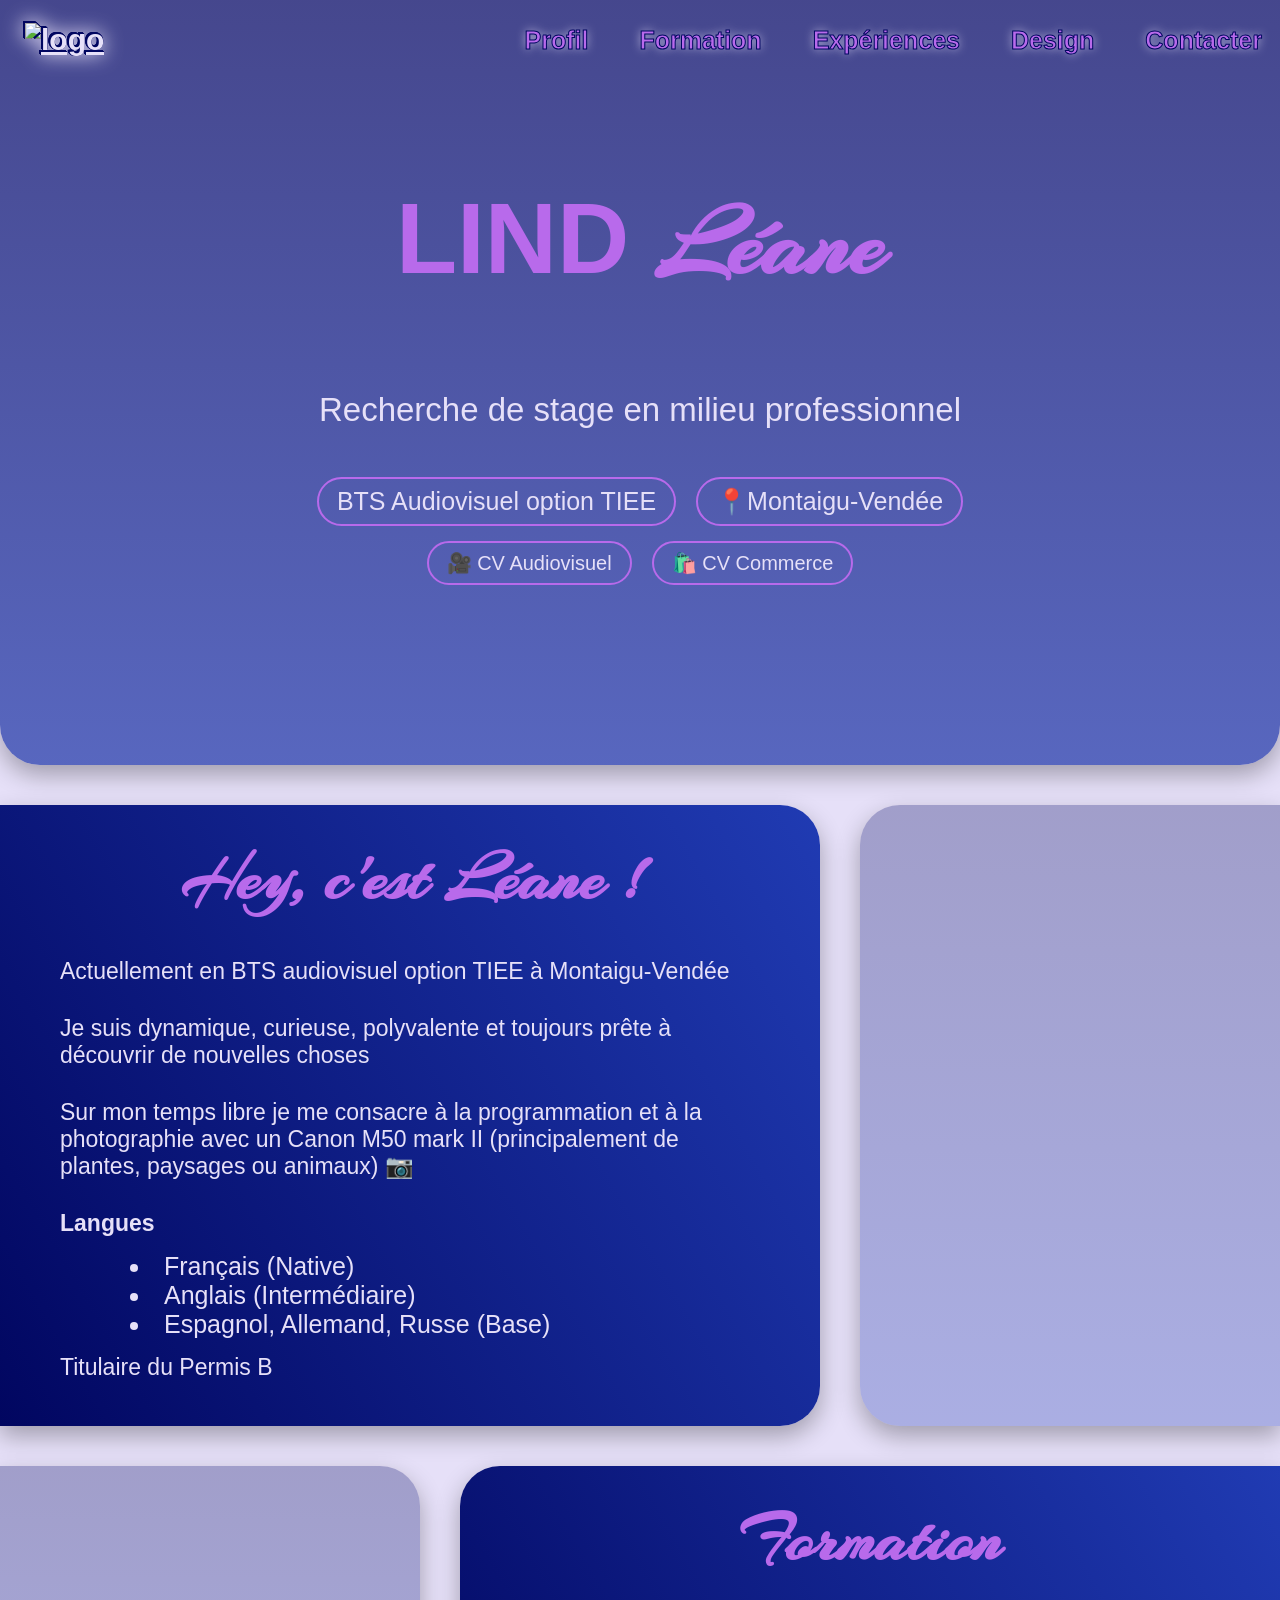
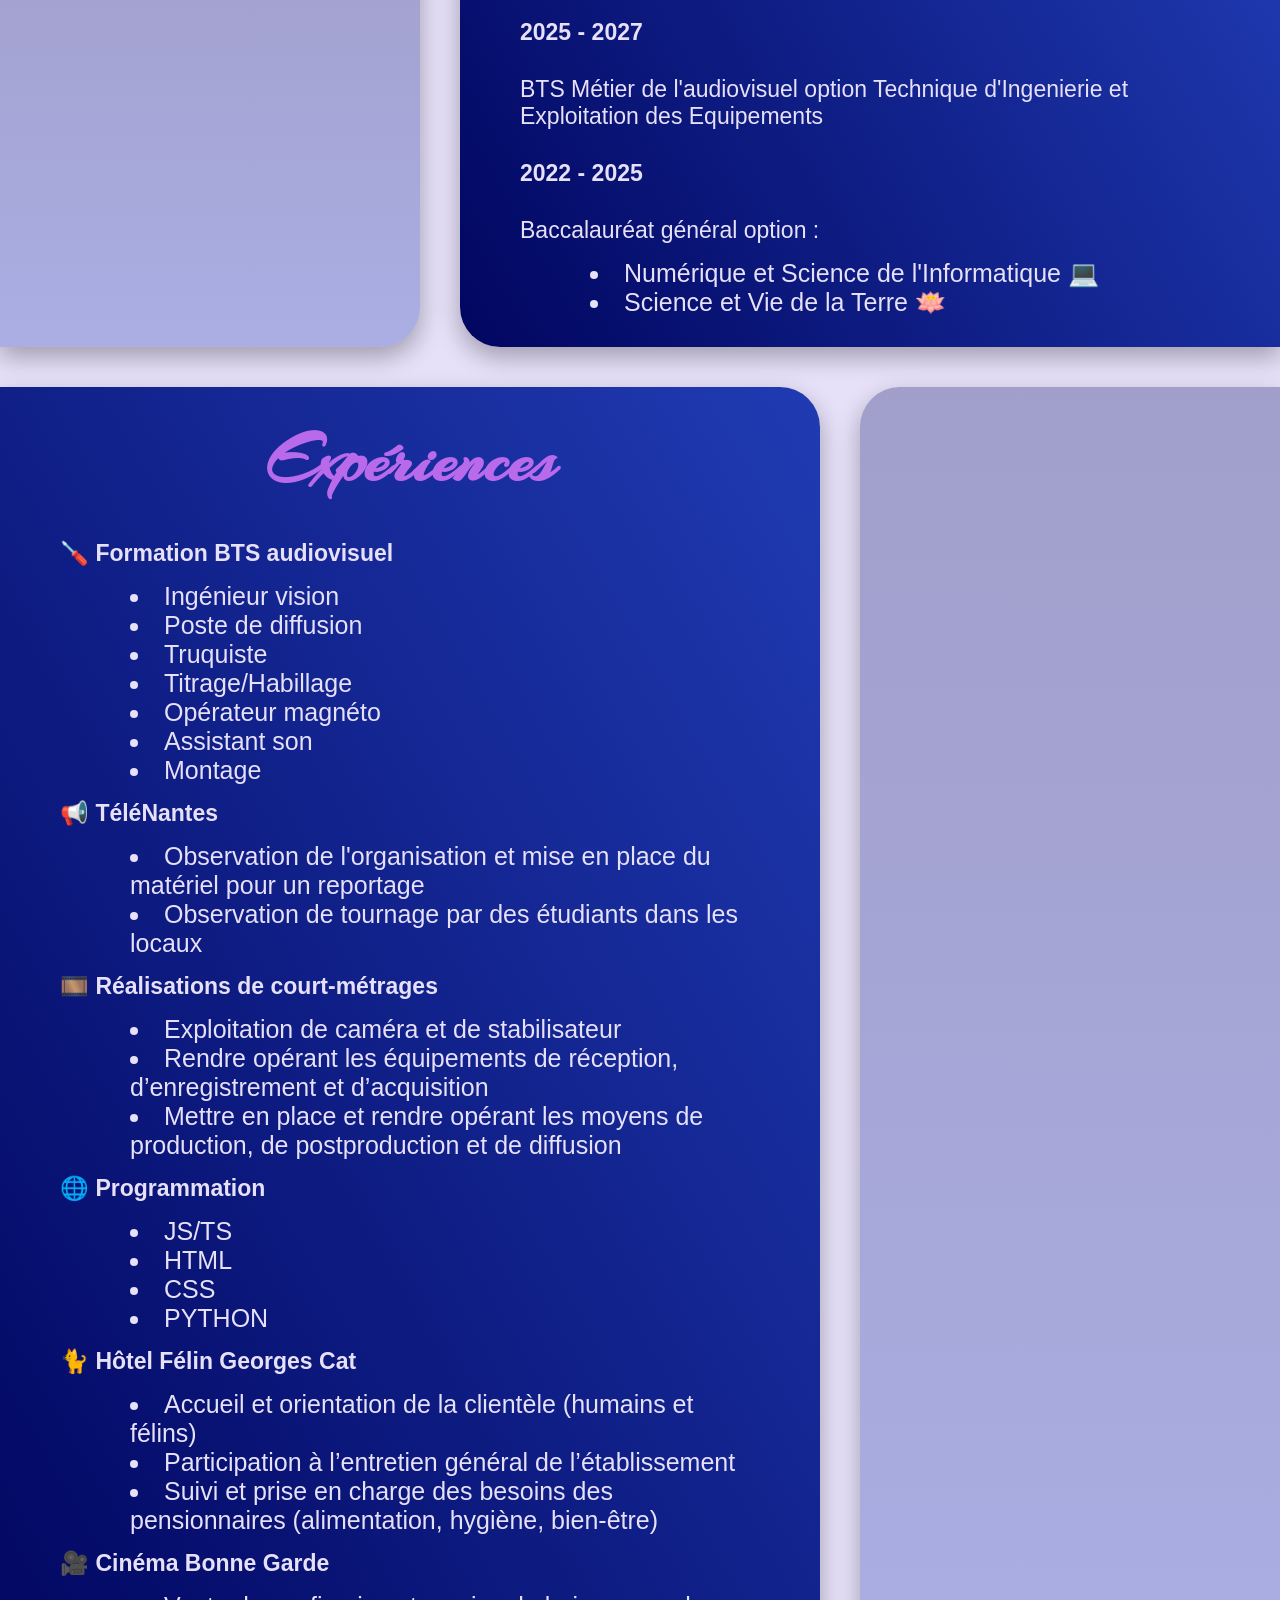
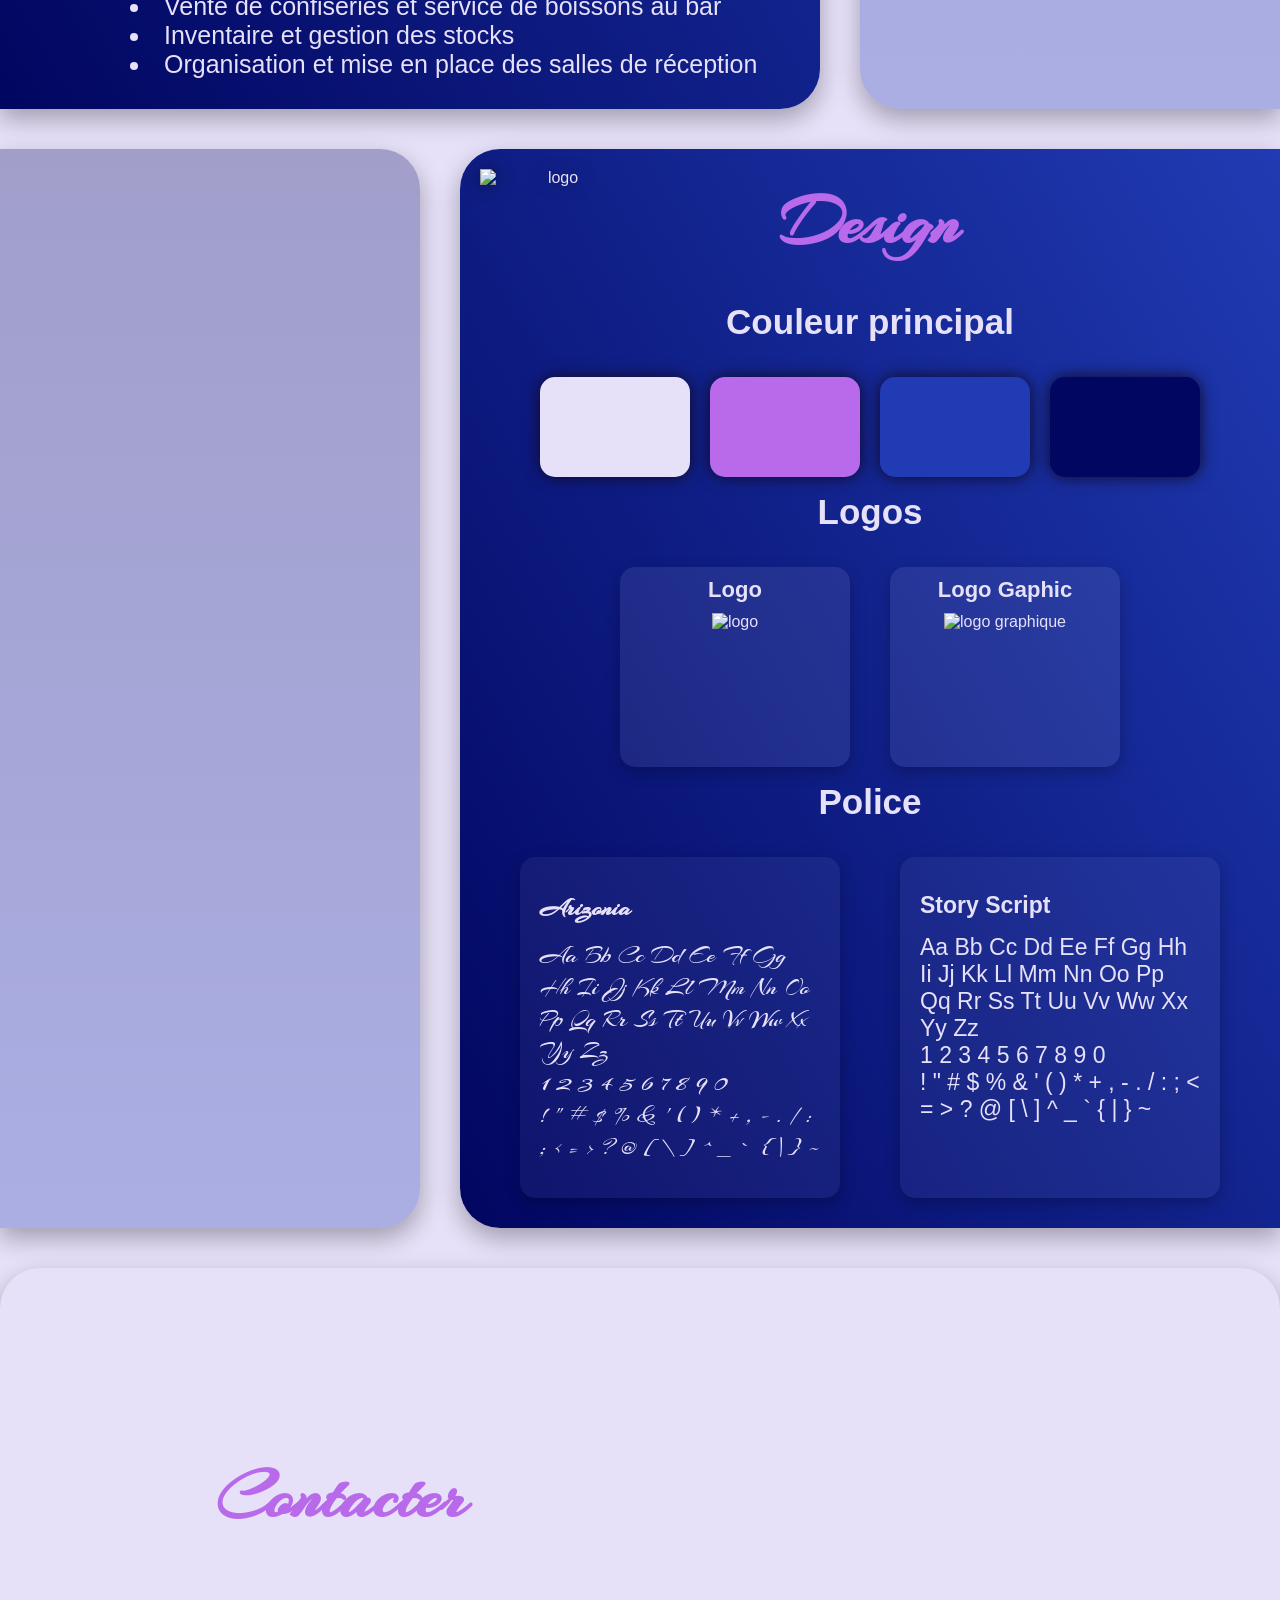
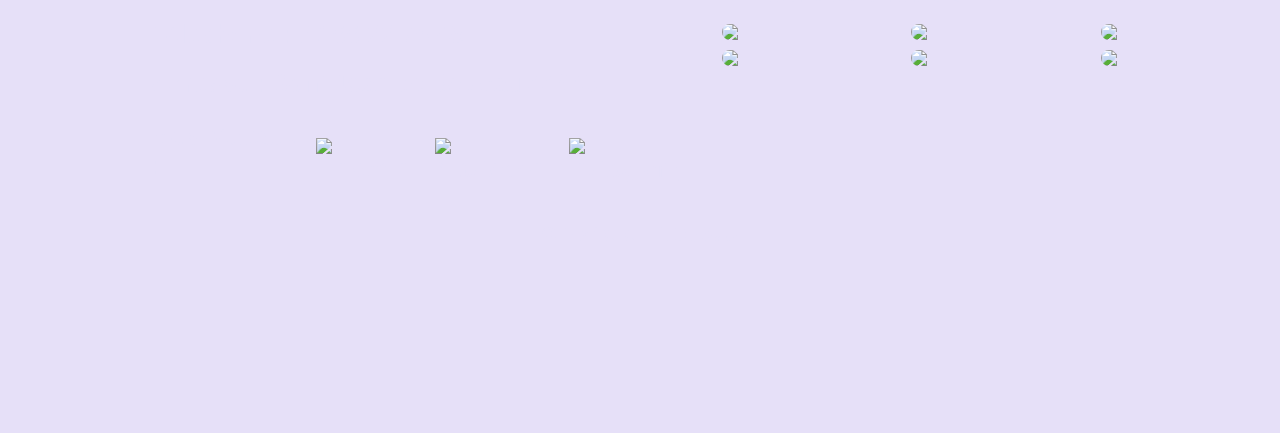
==== index.html @ 21b7f84f "Add main code" ====
<!DOCTYPE html>
<html lang="fr">
<head>
    <title>Portfolio - LIND Léane</title>
    <meta charset="UTF-8">
    <meta name="viewport" content="width=device-width, initial-scale=1.0">
    <link rel="stylesheet" href="style.css"/>

    <link href="https://fonts.googleapis.com/css2?family=Arizonia&display=swap" rel="stylesheet">

    
</head>
<body>

    <div class="navbar">
    <div class="nav-left">
        <a href="#">
        <img src="./assets/logo/logo.png" alt="logo">
    </a>
    </div>
    <div class="nav-links">
        <a href="#profil">Profil</a>
        <a href="#formation">Formation</a>
        <a href="#experience">Expériences</a>
        <a href="#design">Design</a>
        <a href="#contact">Contacter</a>
    </div>
    </div>

    
    <section class="hero">
        <h1><span class="lind">LIND</span> <span class="leane">Léane</span></h1>
        <p class="stage">Recherche de stage en milieu professionnel</p>

        <div class="info-bulles">
            <a href="https://www.onisep.fr/ressources/univers-formation/formations/post-bac/bts-metiers-de-l-audiovisuel-option-techniques-d-ingenierie-et-exploitation-des-equipements#type-de-formation" class="bulle">
                BTS Audiovisuel option TIEE
            </a>

            <a href="https://vinci.paysdelaloire.e-lyco.fr/le-lycee-de-limage/" class="bulle">
                📍Montaigu-Vendée
            </a>
        </div>

        <div class="cv-bulles">
            <a href="./assets/cv/LIND_Leane_CV_audiovisuel.pdf" class="bulle cv-btn" download>
                🎥 CV Audiovisuel
            </a>

            <a href="./assets/cv/LIND_Leane_CV_commerce.pdf" class="bulle cv-btn" download>
                🛍️ CV Commerce
            </a>
        </div>
    </section>






    <section id="profil" class="split-section">
        <div class="bloc texte">
            <h2>Hey, c'est Léane !</h2>
            <p>Actuellement en BTS audiovisuel option TIEE à Montaigu-Vendée</p>
            <p>Je suis dynamique, curieuse, polyvalente et toujours prête à découvrir de nouvelles choses</p>
            <p>Sur mon temps libre je me consacre à la programmation et à la photographie avec un Canon M50 mark II (principalement de plantes, paysages ou animaux) 📷</p>
            
            <p><b>Langues</b></p>
            <li>Français (Native)</li>
            <li>Anglais (Intermédiaire)</li>
            <li>Espagnol, Allemand, Russe (Base)</li>

            <p>Titulaire du Permis B</p>
        </div>
        <div class="bloc image profil-img"></div>
    </section>




    <section id="formation" class="split-section inverse">
        <div class="bloc texte">
            <h2>Formation</h2>
            <p><b>2025 - 2027</b></p>
            <p>BTS Métier de l'audiovisuel option Technique d'Ingenierie et Exploitation des Equipements </p>
            
            <p><b>2022 - 2025</b></p>
            <p>Baccalauréat général option :</p>
            <li>Numérique et Science de l'Informatique 💻</li>
            <li>Science et Vie de la Terre 🪷</li>
        </div>
        <div class="bloc image formation-img"></div>
    </section>




    <section id="experience" class="split-section">
        <div class="bloc texte">
            <h2>Expériences</h2>

            <p><b>🪛 Formation BTS audiovisuel</b></p>
            <li>Ingénieur vision</li>
            <li>Poste de diffusion</li>
            <li>Truquiste</li>
            <li>Titrage/Habillage</li>
            <li>Opérateur magnéto</li>
            <li>Assistant son</li>
            <li>Montage</li>

            <p><b>📢 TéléNantes</b></p>
            <li>Observation de l'organisation et mise en place du matériel pour un reportage</li>
            <li>Observation de tournage par des étudiants dans les locaux </li>

            <p><b>🎞️ Réalisations de court-métrages</b></p>
            <li>Exploitation de caméra et de stabilisateur</li>
            <li>Rendre opérant les équipements de réception, d’enregistrement et d’acquisition</li>
            <li>Mettre en place et rendre opérant les moyens de production, de postproduction et de diffusion</li>

            <p><b>🌐 Programmation</b></p>
            <li>JS/TS</li>
            <li>HTML</li>
            <li>CSS</li>
            <li>PYTHON</li>

            <p><b>🐈 Hôtel Félin Georges Cat</b></p>
            <li>Accueil et orientation de la clientèle (humains et félins)</li>
            <li>Participation à l’entretien général de l’établissement</li>
            <li>Suivi et prise en charge des besoins des pensionnaires (alimentation, hygiène, bien-être)</li>

            <p><b>🎥 Cinéma Bonne Garde</b></p>
            <li>Vente de confiseries et service de boissons au bar</li>
            <li>Inventaire et gestion des stocks</li>
            <li>Organisation et  mise en place des salles de réception</li>

        </div>
        <div class="bloc image experience-img"></div>
    </section>




    <section id="design" class="split-section inverse">
        <div class="bloc texte">
        <img src="./assets/logo/lélé.png" class="dessin" alt="logo">
            <h2>Design</h2>

            <h3><b>Couleur principal</b></h3>
            <div class="design-galerie">
                <div class="design-item blanc"><span>#E6E0F8</span></div>
                <div class="design-item violet"><span>#B86AEB</span></div>
                <div class="design-item bleu"><span>#203BB3</span></div>
                <div class="design-item fonce"><span>#010660</span></div>
            </div>


            <h3><b>Logos</b></h3>

            <div class="logo-showcase">
                <div class="logo-item">
                    <span class="logo-text">Logo</span>
                    <img src="./assets/logo/logo.png" alt="logo">
                </div>

                <div class="logo-item">
                    <span class="logo-text">Logo Gaphic</span>
                    <img src="./assets/logo/logo_graphic.png" alt="logo graphique">
                </div>
            </div>


            <h3><b>Police</b></h3>
            <div class="font-showcase">

                <div class="font-item arizonia">
                    <p class="font-title"><b>Arizonia</b></p>
                    <p>
                    Aa Bb Cc Dd Ee Ff Gg Hh Ii Jj Kk Ll Mm Nn Oo Pp Qq Rr Ss Tt Uu Vv Ww Xx Yy Zz<br>
                    1 2 3 4 5 6 7 8 9 0<br>
                    ! " # $ % & ' ( ) * + , - . / : ; < = > ? @ [ \ ] ^ _ ` { | } ~
                    </p>
                </div>
                
                <div class="font-item storyScript">
                    <p class="font-title"><b>Story Script</b></p>
                    <p>
                    Aa Bb Cc Dd Ee Ff Gg Hh Ii Jj Kk Ll Mm Nn Oo Pp Qq Rr Ss Tt Uu Vv Ww Xx Yy Zz<br>
                    1 2 3 4 5 6 7 8 9 0<br>
                    ! " # $ % & ' ( ) * + , - . / : ; < = > ? @ [ \ ] ^ _ ` { | } ~
                    </p>
                </div>
            </div>
        </div>
        
        <div class="bloc image design-img"></div>
    </section>




    <section id="contact" class="end">
        <div class="contact-container">

            <div class="contact-left">
                <h2>Contacter</h2>

                <p><b>Email :</b> lind.leane07@gmail.com</p>
                <p><b>Téléphone :</b> 07 66 22 76 45</p>
                <p><b>Adresse :</b> <a href="https://www.google.com/maps/place/Saint-Jean-de-Boiseau">Saint Jean de Boiseau 44640</a></p>

                <p class="reseaux"><b>Mes réseaux :</b>
                    <span class="social-links">
                        <a href="https://www.linkedin.com/in/léane-lind-266161347/" target="_blank">
                            <img src="./assets/logo/linkedin.png" alt="LinkedIn">
                        </a>

                        <a href="https://mastodon.social/@Seukai" target="_blank">
                            <img src="./assets/logo/mastodon.png" alt="Mastodon">
                        </a>

                        <a href="https://www.instagram.com/ledes.27/" target="_blank">
                            <img src="./assets/logo/instagram.png" alt="instagram">
                        </a>
                    </span>
                </p>
            </div>


            <div class="contact-right">

                <p class="photo-credit">
                Les photos présentes sur ce site ont été réalisées par moi même
                </p>

                <div class="photo-grid">
                    <img src="./assets/fleurs/accueil.jpg">
                    <img src="./assets/fleurs/profil.jpg">
                    <img src="./assets/fleurs/formation.jpg">
                    <img src="./assets/fleurs/experience.jpg">
                    <img src="./assets/fleurs/design.jpg">
                    <img src="./assets/fleurs/contact.jpg">
                </div>

            </div>

        </div>

        <footer class="footer">
            <p>&copy; Portfolio LIND <span class="leane">Léane</span></p>
        </footer>
        
    </section>

    <script>
        window.addEventListener("scroll", () => {
            const nav = document.querySelector(".navbar");
            nav.classList.toggle("scrolled", window.scrollY > 50);
        });
    </script>

</body>
</html>
---- style.css ----
body {
    font-family: StoryScript-Regular, sans-serif;
    text-align: center;
    background: var(--blanc);
    margin: 0;
    scroll-behavior: smooth;
}

html {
    scroll-behavior: smooth;
    overflow-x: hidden;
}

a {
    color: var(--blanc);
}

:root {
    --blanc: #E6E0F8;
    --violet: #B86AEB;
    --bleu: #203BB3;
    --fonce: #010660;
}




.navbar {
    position: fixed;
    top: 0;
    left: 0;
    width: 100%;
    height: 80px;

    display: flex;
    align-items: center;
    justify-content: space-between;

    padding: 0 25px;
    color: var(--violet);

    z-index: 1000;
}

.nav-left {
    display: flex;
    align-items: center;
    gap: 10px;
    font-size: 30px;
    font-weight: bold;
}

.nav-left img {
    height: 65px;

    filter:
        drop-shadow(0.2px 0.2px 0 var(--fonce))
        drop-shadow(-0.2px -0.2px 0 var(--fonce))
        drop-shadow(0.2px -0.2px 0 var(--fonce))
        drop-shadow(-0.2px 0.2px 0 var(--fonce))
        drop-shadow(0 0 10px var(--blanc));

    transition: transform 0.25s ease;
}

.nav-left img:hover {
    transform: scale(1.12);
}

.nav-links {
    display: flex;
    flex: 1;
    justify-content: flex-end;
}

.nav-links a {
    text-decoration: none;
    color: var(--violet);
    -webkit-text-stroke-width: 1px;
    -webkit-text-stroke-color: var(--fonce);
    text-shadow: 0 0 10px rgba(230, 224, 248, 0.8);
    font-weight: bold;

    font-size: 25px;
    padding: 6px 8px;
    border-radius: 8px;
    margin-right: 35px;

    transition: all 0.3s ease;
}

.nav-links a:hover {
    background: rgba(255, 255, 255, 0.2);
    transform: translateY(-2px);
}





.hero {
    height: 85vh;
    display: flex;
    flex-direction: column;

    justify-content: center;
    align-items: center;
    text-align: center;

    background:
        linear-gradient(rgba(1, 6, 96, 0.7), rgba(32, 59, 179, 0.7)),
        url("./assets/fleurs/IMG_accueil.jpg");

    background-size: cover;
    background-position: center;
    background-attachment: fixed;
    color: var(--violet);
    box-shadow: 0 10px 25px rgba(0, 0, 0, 0.30);

    border-radius: 0 0 40px 40px;
}

.lind {
    font-family: 'StoryScript-Regular', sans-serif;
}

.leane {
    font-family: 'Arizonia', cursive;
}

.hero h1 {
    font-size: 100px;
    margin: 1;
    margin-top: 0px;
}

.hero p {
    font-size: 33px;
    margin-top: 0px;
    color: var(--blanc);
}

.section {
    padding: 100px 20px;
}





.info-bulles {
    display: flex;
    gap: 20px;
    margin-top: 15px;
}

.bulle {
    padding: 8px 18px;
    border: 2px solid var(--violet);
    border-radius: 25px;
    font-size: 25px;
    color: var(--blanc);
    text-decoration: none;

    transition: transform 0.25s ease, background 0.25s ease;
}

.bulle:hover {
    transform: scale(1.08);
    background: rgba(255, 255, 255, 0.15);
}

.cv-bulles {
    display:flex;
    gap:20px;
    margin-top:15px;
    border-radius: 25px;
}

.cv-bulles a{
    font-size: 20px;
}





.split-section {
    display: flex;
    width: 100%;
    min-height: 350px;
    margin: 40px 0;
    gap: 40px;
}

.split-section h2 {
    font-size: 70px;
    font-family: 'Arizonia', cursive;
    color: var(--violet);
    margin-top: 0;
    margin-bottom: 20px;
}

.split-section h3 {
    font-size: 35px;
    text-align: center;
    margin: 15px 0;
}

.split-section p {
    font-size: 23px;
    text-align: left;
    margin: 15px 0;
}

.split-section li {
    font-size: 25px;
    text-align: left;
    margin-left: 70px;
}


.inverse {
    flex-direction: row-reverse;
}

.bloc {
    display: flex;
    flex-direction: column;
    justify-content: center;
    padding: 30px 60px;
}

.texte {
    position: relative;
    background: linear-gradient(60deg, var(--fonce), var(--bleu));
    box-shadow:0 10px 25px rgba(0,0,0,0.3);
    color: var(--blanc);
    width: 70%;

    border-radius: 0 40px 40px 0;

    overflow: hidden;
}

.inverse .texte {
    border-radius: 40px 0 0 40px;
}

.image {
    background-size: cover;
    background-position: center;
    background-repeat: no-repeat;
    width: 30%;
}




.profil-img {
    background:
        linear-gradient(rgba(1, 6, 96, 0.3), rgba(32, 59, 179, 0.3)),
        url("./assets/fleurs/IMG_profil.jpg");
    border-radius: 40px 0 0 40px;
    box-shadow: 0 10px 25px rgba(0, 0, 0, 0.30);
    background-size: 135%;
}

.formation-img {
    background:
        linear-gradient(rgba(1, 6, 96, 0.3), rgba(32, 59, 179, 0.3)),
        url("./assets/fleurs/IMG_formation.jpg");
    border-radius: 0 40px 40px 0;
    box-shadow: 0 10px 25px rgba(0, 0, 0, 0.30);
    background-size: 115%;
}

.experience-img {
    background:
        linear-gradient(rgba(1, 6, 96, 0.3), rgba(32, 59, 179, 0.3)),
        url("./assets/fleurs/IMG_experience.jpg");
    border-radius: 40px 0 0 40px;
    box-shadow: 0 10px 25px rgba(0, 0, 0, 0.30);
}

.design-img {
    background:
        linear-gradient(rgba(1, 6, 96, 0.3), rgba(32, 59, 179, 0.3)),
        url("./assets/fleurs/IMG_design.jpg");
    border-radius: 0 40px 40px 0;
    box-shadow: 0 10px 25px rgba(0, 0, 0, 0.30);
    background-size: 185%;
}





.design-galerie {
    display: flex;
    gap: 20px;
    margin-top: 20px;
    width: 100%;
    justify-content: center;
    flex-wrap: wrap;
}

.design-item {
    position: relative;
    width: 150px;
    height: 100px;
    overflow: hidden;
    border-radius: 15px;

    filter: drop-shadow(0 0 8px #100925);
    transition: transform 0.3s ease, box-shadow 0.3s ease;
}

.design-item:hover {
    transform: scale(1.08);
    box-shadow: 0 12px 25px rgba(0, 0, 0, 0.35);
}

.design-item span {
    position: absolute;
    bottom: 10px;
    left: 50%;
    transform: translateX(-50%);

    color: var(--blanc);
    font-weight: bold;
    font-size: 26px;

    background: rgba(0, 0, 0, 0.2);
    padding: 6px 12px;
    border-radius: 10px;

    opacity: 0;
    transition: opacity 0.3s;
}

.design-item:hover span {
    opacity: 1;
}

.blanc {
    background: var(--blanc);
}

.violet {
    background: var(--violet);
}

.bleu {
    background: var(--bleu);
}

.fonce {
    background: var(--fonce);
}

.design-bloc {
    position: relative;
}

.dessin {
    position: absolute;
    top: 20px;
    left: 20px;
    width: 150px;
    
    filter: drop-shadow(0 0 8px rgba(0,0,0,0.5));

    transition: transform 0.3s ease;
}





.end {
    height: 85vh;
    display: flex;
    flex-direction: column;

    justify-content: center;
    align-items: center;
    text-align: center;

    background:
        linear-gradient(to top, rgba(1, 6, 96, 0.95), rgba(32, 59, 179, 0.7)),
        url("./assets/fleurs/IMG_contact.jpg");

    background-size: cover;
    background-position: center;
    background-attachment: fixed;
    color: var(--violet);
    box-shadow: 0 10px 25px rgba(0, 0, 0, 0.30);

    border-radius: 40px 40px 0 0;
}

.end h2 {
    font-size: 70px;
    font-family: 'Arizonia', cursive;
    color: var(--violet);
    margin-top: 20px;
    margin-bottom: 30px;
    text-align: center;
}



.logo-showcase {
    display: flex;
    justify-content: center;
    gap: 40px;
    margin-top: 20px;
}

.logo-item {
    width: 230px;
    height: 190px;

    display: flex;
    flex-direction: column;
    justify-content: flex-start;
    align-items: center;

    background: rgba(255, 255, 255, 0.08);
    border-radius: 15px;

    box-shadow: 0 5px 15px rgba(0, 0, 0, 0.25);
    padding-top: 10px;
}

.logo-item img {
    max-width: 85%;
}

.logo-text {
    font-size: 22px;
    font-weight: bold;
    color: var(--blanc);
    margin-bottom: 10px;
    white-space: nowrap;
}





.font-showcase {
    display: flex;
    justify-content: center;
    gap: 60px;
    margin-top: 20px;
    flex-wrap: wrap;
}

.font-item {
    width: 40%;
    text-align: center;
    padding: 20px;

    background: rgba(255, 255, 255, 0.05);
    border-radius: 15px;

    box-shadow: 0 5px 15px rgba(0, 0, 0, 0.25);
}

.font-title {
    font-size: 28px;
    margin-bottom: 10px;
}

.storyScript p {
    font-family: StoryScript-Regular, sans-serif;
    font-size: 23px;
}

.arizonia p {
    font-family: 'Arizonia', cursive;
    font-size: 25px;
}




.contact-container {
    position: relative;
    display: flex;
    width: 100%;
    align-items: center;
    justify-content: center;
    gap: 40px;
}

.contact-left {
    width: 55%;
    text-align: left;
}

.contact-left p {
    font-size: 25px;
    color: var(--blanc);
    text-align: left;
    margin: 20px 0;
    margin-left: 150px;
}

.contact-right {
    width: 45%;
}

.photo-credit {
    font-size: 17px;
    color: var(--blanc);
    text-align: center;
}

.photo-grid {
    display: grid;
    grid-template-columns: 1fr 1fr 1fr;
    gap: 10px;
}

.photo-grid img {
    width: 90%;
    border-radius: 10px;
    transition: transform 0.3s ease;
}

.photo-grid img:hover {
    transform: scale(1.05);
}





.reseaux{
    display:flex;
    align-items:center;
    gap:15px;
}

.social-links{
    display:flex;
    gap:20px;
    margin-top:20px;
}

.social-links img{
    width:55px;
    height:55px;
    object-fit:contain;

    transition:transform 0.25s ease, filter 0.25s ease;
}

.social-links img:hover{
    transform:scale(1.15);
    filter:drop-shadow(0 0 10px var(--blanc));
}

.footer{
    color: var(--blanc);
    font-size: 20px;
}









@media (max-width: 768px) {
        .navbar {
        flex-direction: column;
        height: auto;
        padding: 10px;
    }

    .nav-links {
        flex-direction: column;
        align-items: center;
    }

    .nav-links a {
        font-size: 18px;
        margin: 5px 0;
    }

    .split-section {
        flex-direction: column;
        gap: 20px;
    }

    .inverse {
        flex-direction: column;
    }

    .image {
        width: 100%;
        height: 250px;
    }

    .texte {
        width: 100%;
        border-radius: 20px;
    }

    .hero h1 {
        font-size: 50px;
    }

    .hero p {
        font-size: 20px;
    }

    .split-section h2 {
        font-size: 40px;
    }

    .split-section p,
    .split-section li {
        font-size: 18px;
        margin-left: 0;
    }

    .info-bulles,
    .cv-bulles {
        flex-direction: column;
        align-items: center;
    }

    .bulle {
        font-size: 18px;
    }

    .contact-container {
        flex-direction: column;
    }

    .contact-left,
    .contact-right {
        width: 100%;
    }

    .contact-left p {
        margin-left: 0;
        text-align: center;
    }

    .photo-grid {
        grid-template-columns: 1fr 1fr;
    }

    .hero,
    .end {
        background-attachment: scroll;
    }
}
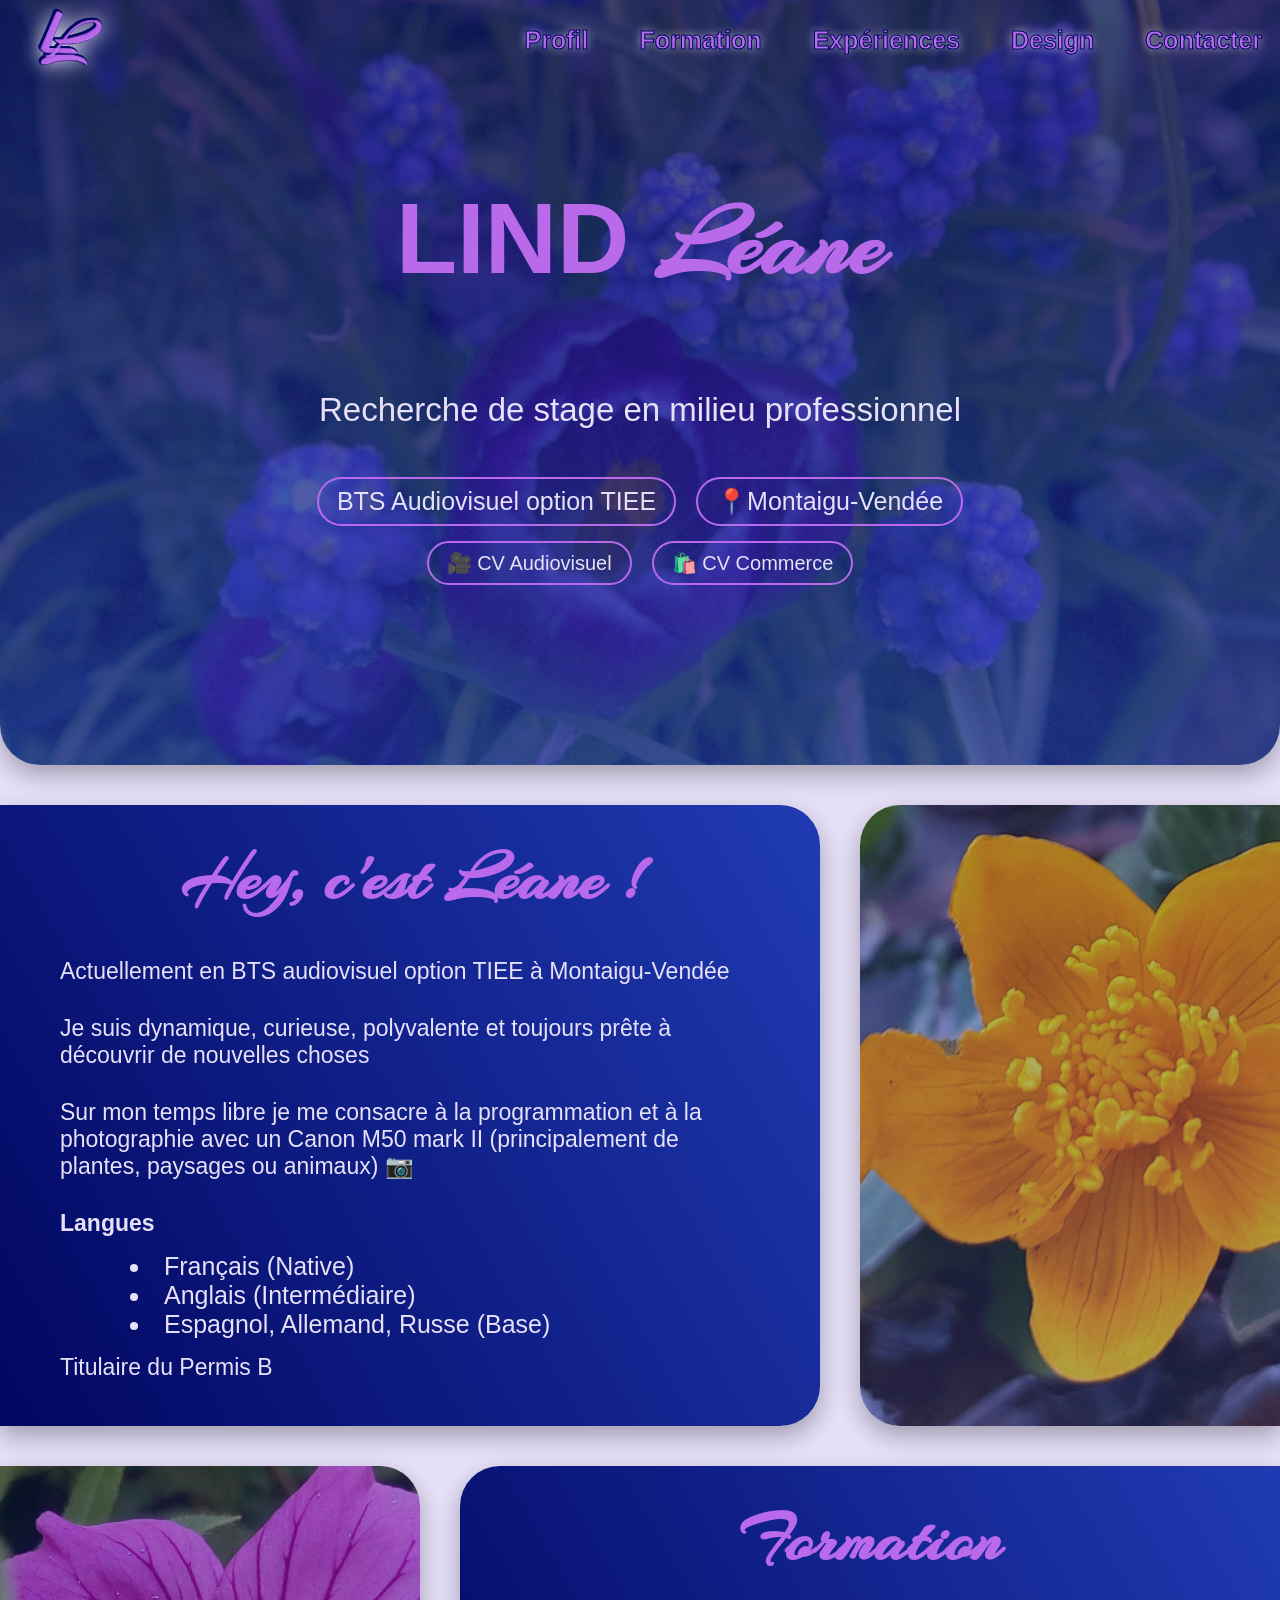
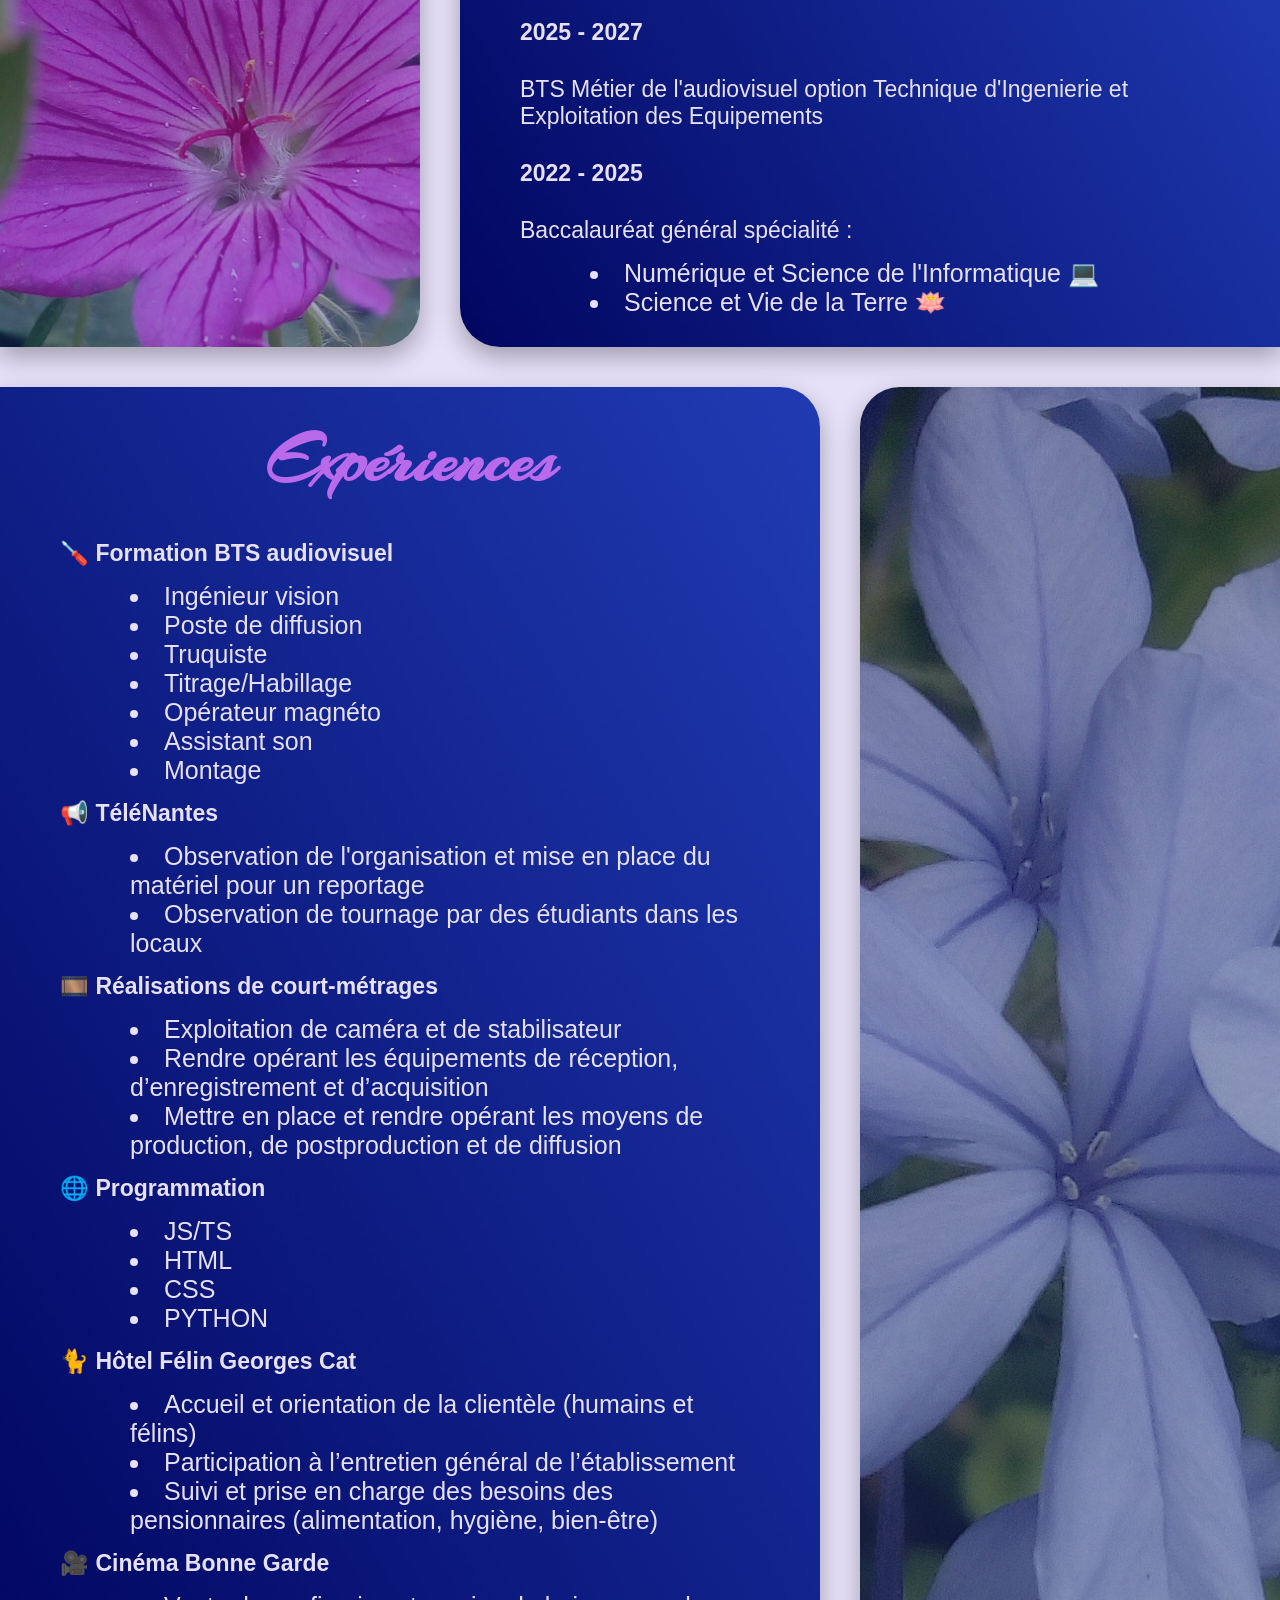
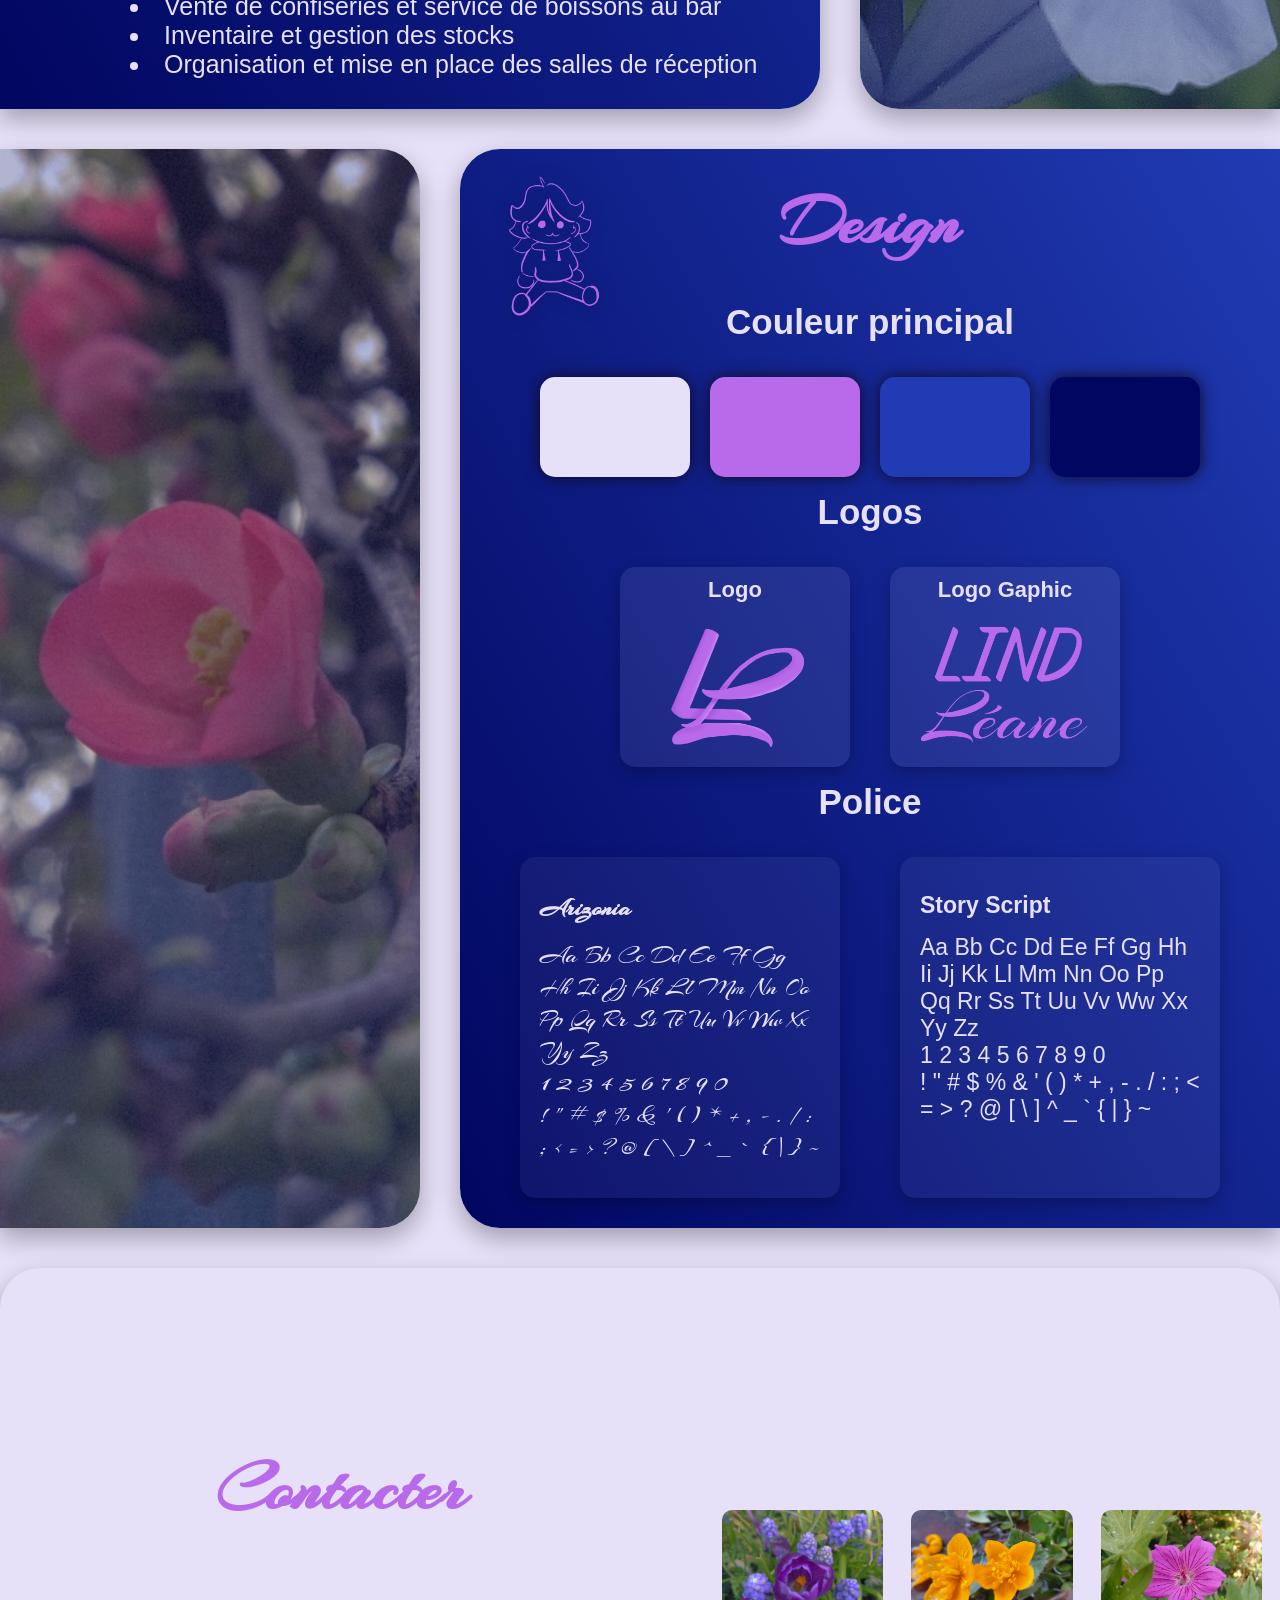
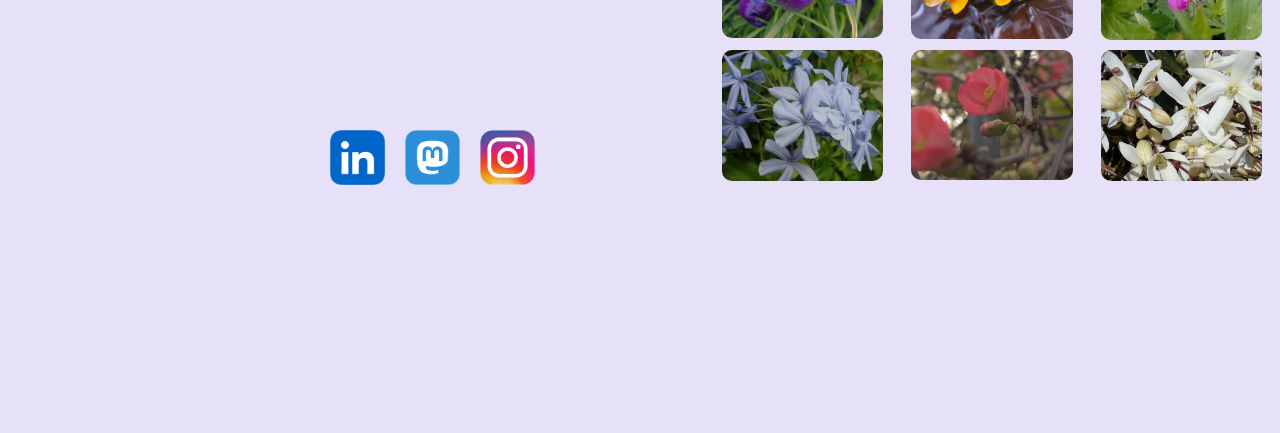
==== commit 27e78596: "Update of text information" ====
--- a/index.html
+++ b/index.html
@@ -85,7 +85,7 @@
             <p>BTS Métier de l'audiovisuel option Technique d'Ingenierie et Exploitation des Equipements </p>
             
             <p><b>2022 - 2025</b></p>
-            <p>Baccalauréat général option :</p>
+            <p>Baccalauréat général spécialité :</p>
             <li>Numérique et Science de l'Informatique 💻</li>
             <li>Science et Vie de la Terre 🪷</li>
         </div>
--- a/style.css
+++ b/style.css
@@ -579,20 +579,27 @@
 
 
 @media (max-width: 768px) {
-        .navbar {
-        flex-direction: column;
+    .navbar {
+        flex-direction: row;
+        flex-wrap: wrap;
         height: auto;
-        padding: 10px;
+    }
+
+    .nav-left {
+        width: 100%;
+        justify-content: center;
     }
 
     .nav-links {
-        flex-direction: column;
-        align-items: center;
+        width: 100%;
+        display: flex;
+        flex-wrap: wrap;
+        justify-content: center;
     }
 
     .nav-links a {
-        font-size: 18px;
-        margin: 5px 0;
+        font-size: 16px;
+        margin: 5px 10px;
     }
 
     .split-section {
@@ -663,5 +670,7 @@
     .hero,
     .end {
         background-attachment: scroll;
-    }
-}+        height: auto;
+        min-height: 70vh;
+    }
+}
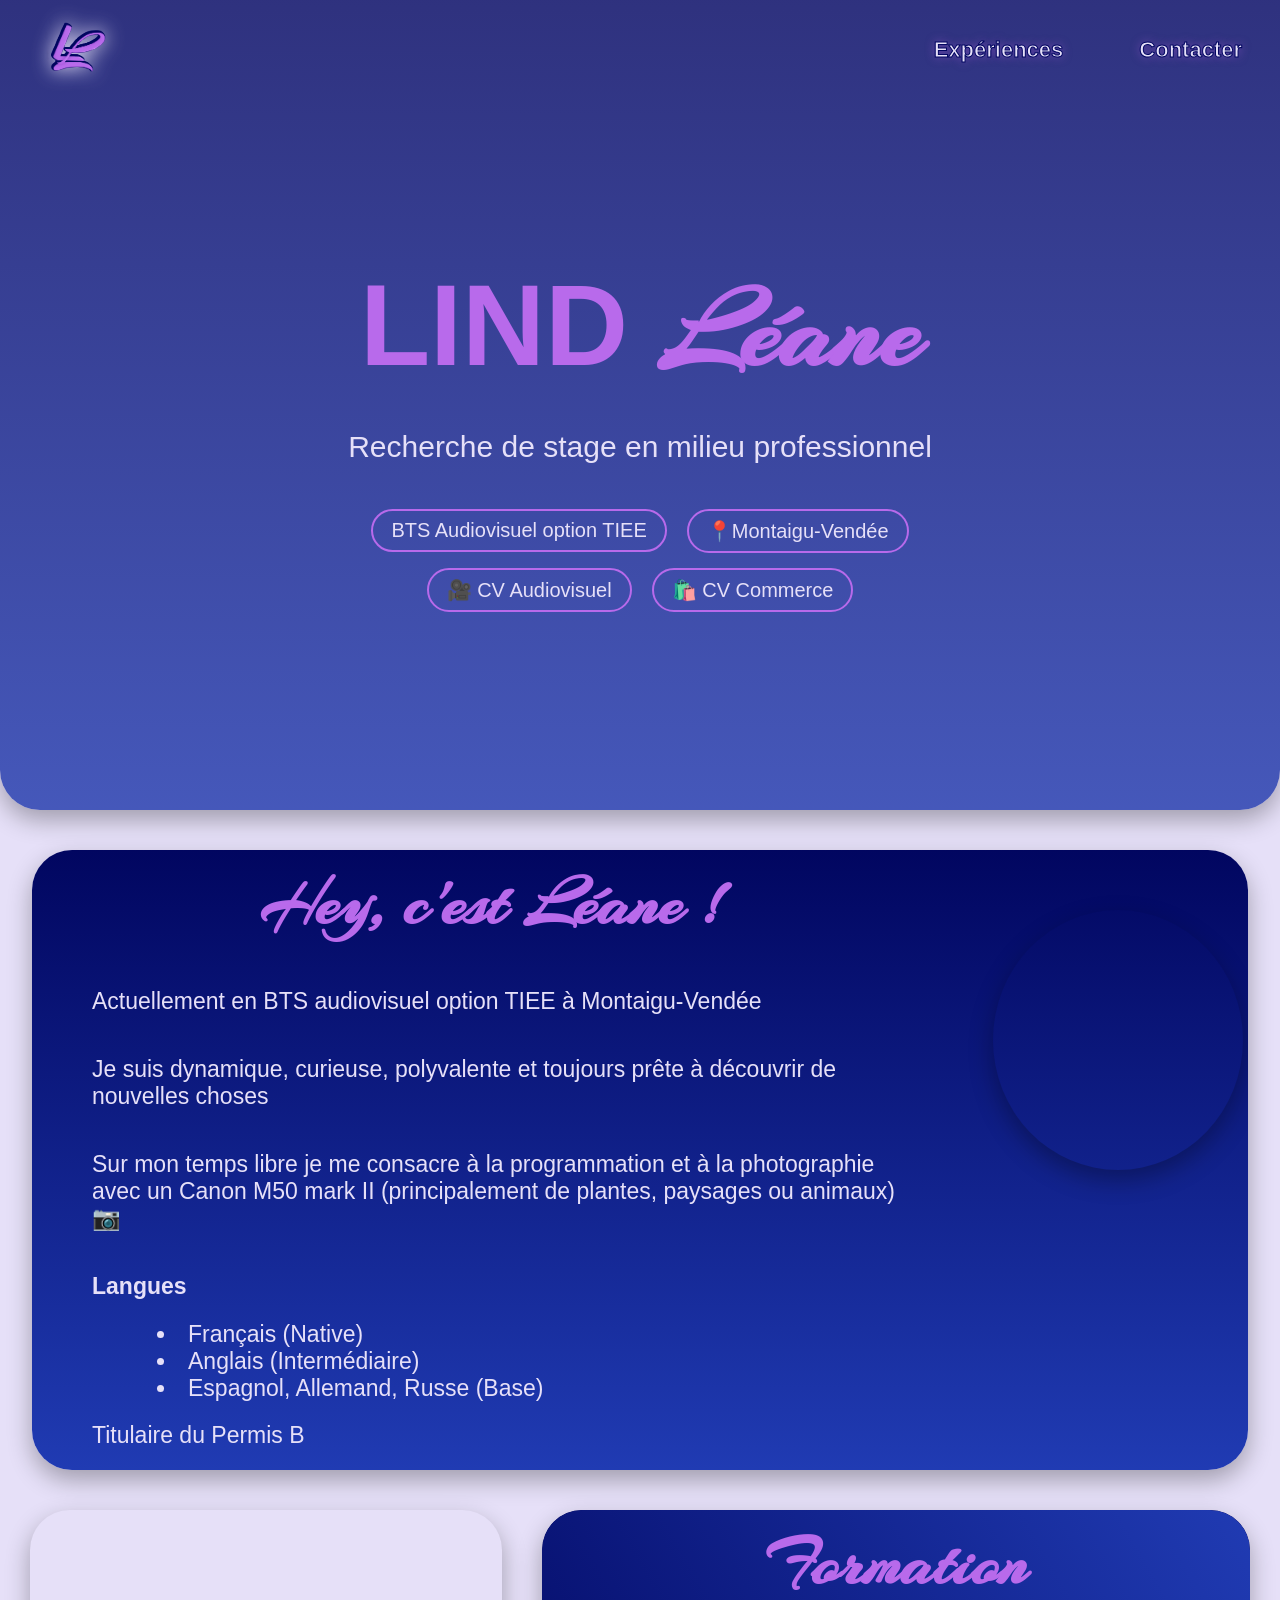
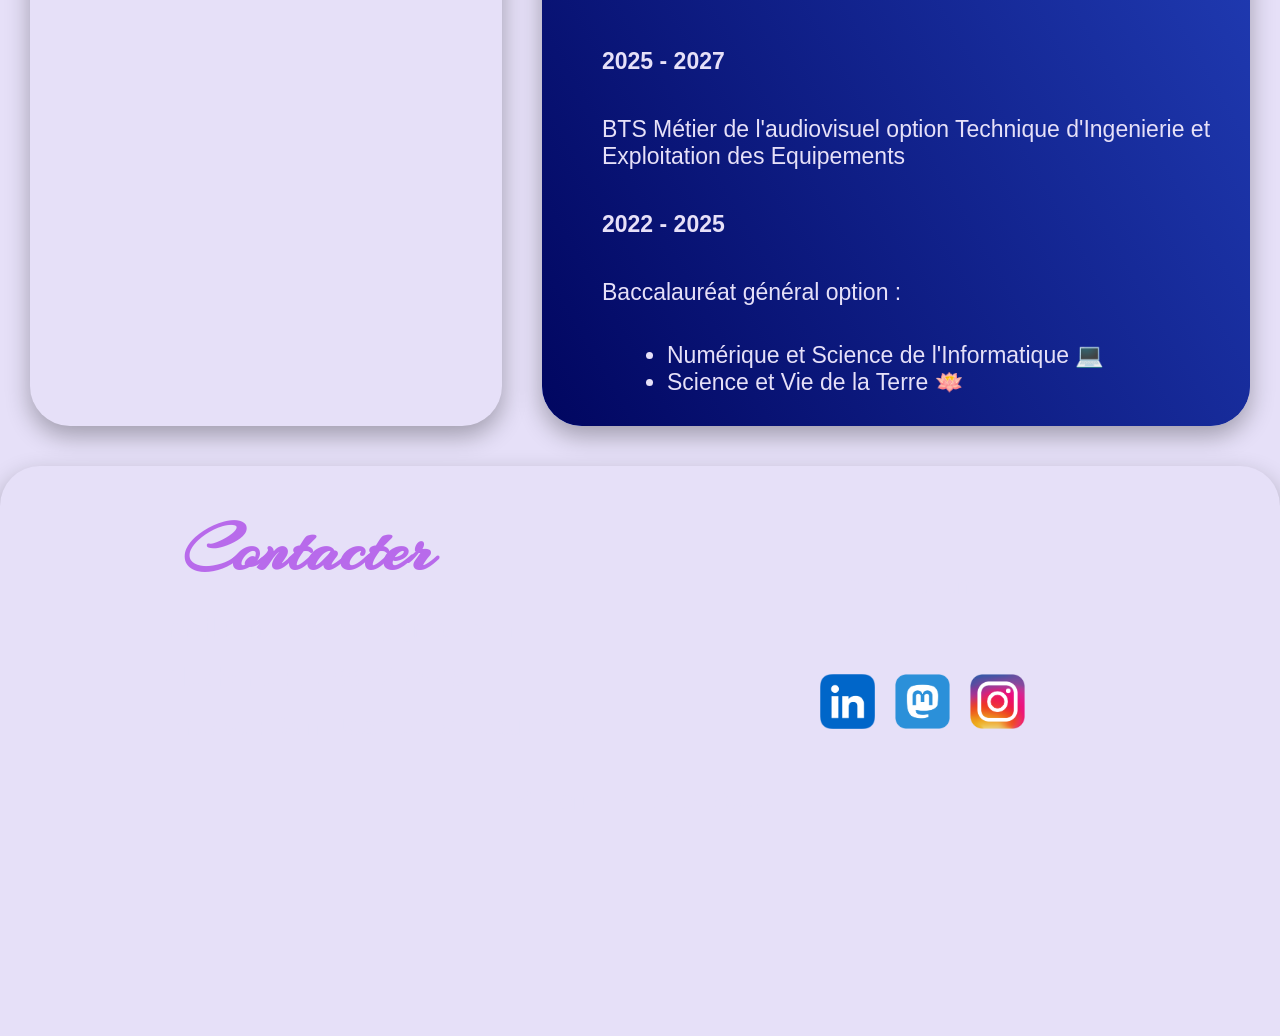
==== commit 58544e43: "Add main code" ====
--- a/index.html
+++ b/index.html
@@ -13,21 +13,19 @@
 <body>
 
     <div class="navbar">
-    <div class="nav-left">
-        <a href="#">
-        <img src="./assets/logo/logo.png" alt="logo">
-    </a>
-    </div>
-    <div class="nav-links">
-        <a href="#profil">Profil</a>
-        <a href="#formation">Formation</a>
-        <a href="#experience">Expériences</a>
-        <a href="#design">Design</a>
-        <a href="#contact">Contacter</a>
-    </div>
+        <div class="nav-left">
+            <a href="#">
+            <img src="./assets/logo/logo.png" alt="logo">
+            </a>
+        </div>
+        <div class="nav-links">
+            <a href="experience/index.html">Expériences</a>
+            <a href="#contact">Contacter</a>
+        </div>
     </div>
 
-    
+
+
     <section class="hero">
         <h1><span class="lind">LIND</span> <span class="leane">Léane</span></h1>
         <p class="stage">Recherche de stage en milieu professionnel</p>
@@ -37,7 +35,7 @@
                 BTS Audiovisuel option TIEE
             </a>
 
-            <a href="https://vinci.paysdelaloire.e-lyco.fr/le-lycee-de-limage/" class="bulle">
+            <a href="http://www.btsaudiovisuelmontaigu.fr/" class="bulle">
                 📍Montaigu-Vendée
             </a>
         </div>
@@ -54,12 +52,13 @@
     </section>
 
 
+    
 
+    <section id="profil" class="profil">
 
+        <div class="profil-img"></div>
 
-
-    <section id="profil" class="split-section">
-        <div class="bloc texte">
+        <div class="texte">
             <h2>Hey, c'est Léane !</h2>
             <p>Actuellement en BTS audiovisuel option TIEE à Montaigu-Vendée</p>
             <p>Je suis dynamique, curieuse, polyvalente et toujours prête à découvrir de nouvelles choses</p>
@@ -72,142 +71,53 @@
 
             <p>Titulaire du Permis B</p>
         </div>
-        <div class="bloc image profil-img"></div>
+
+        <div class="profil-right">
+            <div class="profil-img"></div>
+            <div class="lele-img"></div>
+        </div>
     </section>
 
 
 
 
-    <section id="formation" class="split-section inverse">
-        <div class="bloc texte">
-            <h2>Formation</h2>
-            <p><b>2025 - 2027</b></p>
-            <p>BTS Métier de l'audiovisuel option Technique d'Ingenierie et Exploitation des Equipements </p>
-            
-            <p><b>2022 - 2025</b></p>
-            <p>Baccalauréat général spécialité :</p>
-            <li>Numérique et Science de l'Informatique 💻</li>
-            <li>Science et Vie de la Terre 🪷</li>
+
+    <section id="formation" class="split">
+
+        <div class="formation-img"></div>
+
+        <div class="forma">
+            <div class="texte">
+                <h2>Formation</h2>
+                <p><b>2025 - 2027</b></p>
+                <p>BTS Métier de l'audiovisuel option Technique d'Ingenierie et Exploitation des Equipements </p>
+                
+                <p><b>2022 - 2025</b></p>
+                <p>Baccalauréat général option :</p>
+                <ul>
+                    <li>Numérique et Science de l'Informatique 💻</li>
+                    <li>Science et Vie de la Terre 🪷</li>
+                </ul>
+            </div>
         </div>
-        <div class="bloc image formation-img"></div>
     </section>
 
 
 
 
-    <section id="experience" class="split-section">
-        <div class="bloc texte">
-            <h2>Expériences</h2>
-
-            <p><b>🪛 Formation BTS audiovisuel</b></p>
-            <li>Ingénieur vision</li>
-            <li>Poste de diffusion</li>
-            <li>Truquiste</li>
-            <li>Titrage/Habillage</li>
-            <li>Opérateur magnéto</li>
-            <li>Assistant son</li>
-            <li>Montage</li>
-
-            <p><b>📢 TéléNantes</b></p>
-            <li>Observation de l'organisation et mise en place du matériel pour un reportage</li>
-            <li>Observation de tournage par des étudiants dans les locaux </li>
-
-            <p><b>🎞️ Réalisations de court-métrages</b></p>
-            <li>Exploitation de caméra et de stabilisateur</li>
-            <li>Rendre opérant les équipements de réception, d’enregistrement et d’acquisition</li>
-            <li>Mettre en place et rendre opérant les moyens de production, de postproduction et de diffusion</li>
-
-            <p><b>🌐 Programmation</b></p>
-            <li>JS/TS</li>
-            <li>HTML</li>
-            <li>CSS</li>
-            <li>PYTHON</li>
-
-            <p><b>🐈 Hôtel Félin Georges Cat</b></p>
-            <li>Accueil et orientation de la clientèle (humains et félins)</li>
-            <li>Participation à l’entretien général de l’établissement</li>
-            <li>Suivi et prise en charge des besoins des pensionnaires (alimentation, hygiène, bien-être)</li>
-
-            <p><b>🎥 Cinéma Bonne Garde</b></p>
-            <li>Vente de confiseries et service de boissons au bar</li>
-            <li>Inventaire et gestion des stocks</li>
-            <li>Organisation et  mise en place des salles de réception</li>
-
-        </div>
-        <div class="bloc image experience-img"></div>
-    </section>
-
-
-
-
-    <section id="design" class="split-section inverse">
-        <div class="bloc texte">
-        <img src="./assets/logo/lélé.png" class="dessin" alt="logo">
-            <h2>Design</h2>
-
-            <h3><b>Couleur principal</b></h3>
-            <div class="design-galerie">
-                <div class="design-item blanc"><span>#E6E0F8</span></div>
-                <div class="design-item violet"><span>#B86AEB</span></div>
-                <div class="design-item bleu"><span>#203BB3</span></div>
-                <div class="design-item fonce"><span>#010660</span></div>
-            </div>
-
-
-            <h3><b>Logos</b></h3>
-
-            <div class="logo-showcase">
-                <div class="logo-item">
-                    <span class="logo-text">Logo</span>
-                    <img src="./assets/logo/logo.png" alt="logo">
-                </div>
-
-                <div class="logo-item">
-                    <span class="logo-text">Logo Gaphic</span>
-                    <img src="./assets/logo/logo_graphic.png" alt="logo graphique">
-                </div>
-            </div>
-
-
-            <h3><b>Police</b></h3>
-            <div class="font-showcase">
-
-                <div class="font-item arizonia">
-                    <p class="font-title"><b>Arizonia</b></p>
-                    <p>
-                    Aa Bb Cc Dd Ee Ff Gg Hh Ii Jj Kk Ll Mm Nn Oo Pp Qq Rr Ss Tt Uu Vv Ww Xx Yy Zz<br>
-                    1 2 3 4 5 6 7 8 9 0<br>
-                    ! " # $ % & ' ( ) * + , - . / : ; < = > ? @ [ \ ] ^ _ ` { | } ~
-                    </p>
-                </div>
-                
-                <div class="font-item storyScript">
-                    <p class="font-title"><b>Story Script</b></p>
-                    <p>
-                    Aa Bb Cc Dd Ee Ff Gg Hh Ii Jj Kk Ll Mm Nn Oo Pp Qq Rr Ss Tt Uu Vv Ww Xx Yy Zz<br>
-                    1 2 3 4 5 6 7 8 9 0<br>
-                    ! " # $ % & ' ( ) * + , - . / : ; < = > ? @ [ \ ] ^ _ ` { | } ~
-                    </p>
-                </div>
-            </div>
-        </div>
-        
-        <div class="bloc image design-img"></div>
-    </section>
-
-
-
-
-    <section id="contact" class="end">
-        <div class="contact-container">
-
-            <div class="contact-left">
+    <section id="contact" class="fin">
+        <div class="end">
+            <div class="contact-container">
                 <h2>Contacter</h2>
 
                 <p><b>Email :</b> lind.leane07@gmail.com</p>
                 <p><b>Téléphone :</b> 07 66 22 76 45</p>
                 <p><b>Adresse :</b> <a href="https://www.google.com/maps/place/Saint-Jean-de-Boiseau">Saint Jean de Boiseau 44640</a></p>
 
+            </div>
+
+            <div class="contact-right">
+                <a href="experience/index.html">=> Expériences</a>
                 <p class="reseaux"><b>Mes réseaux :</b>
                     <span class="social-links">
                         <a href="https://www.linkedin.com/in/léane-lind-266161347/" target="_blank">
@@ -224,25 +134,6 @@
                     </span>
                 </p>
             </div>
-
-
-            <div class="contact-right">
-
-                <p class="photo-credit">
-                Les photos présentes sur ce site ont été réalisées par moi même
-                </p>
-
-                <div class="photo-grid">
-                    <img src="./assets/fleurs/accueil.jpg">
-                    <img src="./assets/fleurs/profil.jpg">
-                    <img src="./assets/fleurs/formation.jpg">
-                    <img src="./assets/fleurs/experience.jpg">
-                    <img src="./assets/fleurs/design.jpg">
-                    <img src="./assets/fleurs/contact.jpg">
-                </div>
-
-            </div>
-
         </div>
 
         <footer class="footer">
@@ -251,12 +142,5 @@
         
     </section>
 
-    <script>
-        window.addEventListener("scroll", () => {
-            const nav = document.querySelector(".navbar");
-            nav.classList.toggle("scrolled", window.scrollY > 50);
-        });
-    </script>
-
 </body>
-</html>+</html>
--- a/style.css
+++ b/style.css
@@ -1,3 +1,10 @@
+
+:root {
+    --blanc: #E6E0F8;
+    --violet: #B86AEB;
+    --bleu: #203BB3;
+    --fonce: #010660;
+}
 
 body {
     font-family: StoryScript-Regular, sans-serif;
@@ -12,15 +19,41 @@
     overflow-x: hidden;
 }
 
-a {
-    color: var(--blanc);
-}
-
-:root {
-    --blanc: #E6E0F8;
-    --violet: #B86AEB;
-    --bleu: #203BB3;
-    --fonce: #010660;
+h1 {
+    font-size: 68px;
+    margin: 1;
+    margin-top: 70px;
+    margin-bottom: 30px;
+}
+
+h2 {
+    font-size: 49px;
+    font-family: 'Arizonia', cursive;
+    color: var(--violet);
+    margin-top: 20px;
+    margin-bottom: 20px;
+}
+
+li {
+    font-size: 18px;
+    text-align: left;
+    margin-left: 60px;
+}
+
+
+
+
+
+.section {
+    padding: 100px 20px;
+}
+
+.lind {
+    font-family: 'StoryScript-Regular', sans-serif;
+}
+
+.leane {
+    font-family: 'Arizonia', cursive;
 }
 
 
@@ -30,35 +63,30 @@
     position: fixed;
     top: 0;
     left: 0;
+
+    display: flex;
+    flex-direction: row;
+    flex-wrap: wrap;
+    height: auto;
+    justify-content: center;
+
+    color: var(--violet);
+    z-index: 1000;
+}
+
+.nav-left {
     width: 100%;
-    height: 80px;
-
-    display: flex;
-    align-items: center;
-    justify-content: space-between;
-
-    padding: 0 25px;
-    color: var(--violet);
-
-    z-index: 1000;
-}
-
-.nav-left {
-    display: flex;
-    align-items: center;
-    gap: 10px;
-    font-size: 30px;
-    font-weight: bold;
+    justify-content: center;
 }
 
 .nav-left img {
-    height: 65px;
+    height: 55px;
 
     filter:
-        drop-shadow(0.2px 0.2px 0 var(--fonce))
-        drop-shadow(-0.2px -0.2px 0 var(--fonce))
-        drop-shadow(0.2px -0.2px 0 var(--fonce))
-        drop-shadow(-0.2px 0.2px 0 var(--fonce))
+        drop-shadow(0.1px 0.1px 0 var(--fonce))
+        drop-shadow(-0.1px -0.1px 0 var(--fonce))
+        drop-shadow(0.1px -0.1px 0 var(--fonce))
+        drop-shadow(-0.1px 0.1px 0 var(--fonce))
         drop-shadow(0 0 10px var(--blanc));
 
     transition: transform 0.25s ease;
@@ -69,23 +97,23 @@
 }
 
 .nav-links {
+    width: 100%;
     display: flex;
-    flex: 1;
-    justify-content: flex-end;
+    flex-wrap: wrap;
+    justify-content: center;
 }
 
 .nav-links a {
+    font-size: 18px;
+    margin: 0px 10px;
+    border-radius: 8px;
+
     text-decoration: none;
-    color: var(--violet);
+    color: var(--blanc);
     -webkit-text-stroke-width: 1px;
     -webkit-text-stroke-color: var(--fonce);
-    text-shadow: 0 0 10px rgba(230, 224, 248, 0.8);
+    text-shadow: 0 0 10px rgba(193, 100, 231, 0.5);
     font-weight: bold;
-
-    font-size: 25px;
-    padding: 6px 8px;
-    border-radius: 8px;
-    margin-right: 35px;
 
     transition: all 0.3s ease;
 }
@@ -99,8 +127,9 @@
 
 
 
+
 .hero {
-    height: 85vh;
+    height: 80vh;
     display: flex;
     flex-direction: column;
 
@@ -109,8 +138,8 @@
     text-align: center;
 
     background:
-        linear-gradient(rgba(1, 6, 96, 0.7), rgba(32, 59, 179, 0.7)),
-        url("./assets/fleurs/IMG_accueil.jpg");
+        linear-gradient(to top, rgba(32, 59, 179, 0.8), rgba(1, 6, 96, 0.8)),
+        url("./assets/photos/accueil.jpg");
 
     background-size: cover;
     background-position: center;
@@ -121,29 +150,13 @@
     border-radius: 0 0 40px 40px;
 }
 
-.lind {
-    font-family: 'StoryScript-Regular', sans-serif;
-}
-
-.leane {
-    font-family: 'Arizonia', cursive;
-}
-
-.hero h1 {
-    font-size: 100px;
-    margin: 1;
+.hero p {
+    font-size: 20px;
     margin-top: 0px;
-}
-
-.hero p {
-    font-size: 33px;
-    margin-top: 0px;
-    color: var(--blanc);
-}
-
-.section {
-    padding: 100px 20px;
-}
+    color: var(--blanc);
+}
+
+
 
 
 
@@ -153,13 +166,15 @@
     display: flex;
     gap: 20px;
     margin-top: 15px;
+    flex-direction: column;
+    align-items: center;
 }
 
 .bulle {
     padding: 8px 18px;
     border: 2px solid var(--violet);
     border-radius: 25px;
-    font-size: 25px;
+    font-size: 18px;
     color: var(--blanc);
     text-decoration: none;
 
@@ -179,369 +194,171 @@
 }
 
 .cv-bulles a{
-    font-size: 20px;
-}
-
-
-
-
-
-.split-section {
-    display: flex;
-    width: 100%;
-    min-height: 350px;
-    margin: 40px 0;
-    gap: 40px;
-}
-
-.split-section h2 {
-    font-size: 70px;
-    font-family: 'Arizonia', cursive;
-    color: var(--violet);
-    margin-top: 0;
-    margin-bottom: 20px;
-}
-
-.split-section h3 {
-    font-size: 35px;
-    text-align: center;
-    margin: 15px 0;
-}
-
-.split-section p {
-    font-size: 23px;
-    text-align: left;
-    margin: 15px 0;
-}
-
-.split-section li {
-    font-size: 25px;
-    text-align: left;
-    margin-left: 70px;
-}
-
-
-.inverse {
-    flex-direction: row-reverse;
-}
-
-.bloc {
+    font-size: 17px;
+}
+
+
+
+
+
+
+.profil-img {
+    background-image: url("./assets/photos/profil.jpg");
+    background-size: cover;
+    background-position: center;
+    border-radius: 70%;
+    box-shadow: 0 10px 25px rgba(0, 0, 0, 0.3);
+    
+    margin-top: 40px;
+    margin-bottom: 0px;
+}
+
+.profil > .profil-img {
+    order: 1;
+    width: 200px;
+    height: 220px;
+
+    justify-content: center;
+
+}
+
+.lele-img {
+    position: relative;
+    
+    width: 200px;
+    height: 200px;
+
+    background-image: url("./assets/photos/lele.png");
+    background-size: contain;
+    background-position: center;
+
+    filter: drop-shadow(0 0 8px rgba(0,0,0,0.5));
+
+    margin-bottom: 10px;
+
+}
+
+.profil-right {
+    order: 3;
+}
+
+.profil-right .profil-img {
+    display: none;
+}
+
+.profil-img,
+.profil-right {
+    margin-left: auto;
+    margin-right: auto;
+}
+
+.forma,
+.profil {
     display: flex;
     flex-direction: column;
-    justify-content: center;
-    padding: 30px 60px;
+    position:relative;
+    
+    background-image: linear-gradient(to top, var(--bleu), var(--fonce));
+    box-shadow:0 10px 25px rgba(0,0,0,0.3);
+    color: var(--blanc);
+    width: 95%;
+
+    border-radius: 40px;
+    margin: 40px auto 40px auto;
+
+    overflow: hidden;
+    transition: transform 0.3s ease, box-shadow 0.3s ease;
 }
 
 .texte {
-    position: relative;
-    background: linear-gradient(60deg, var(--fonce), var(--bleu));
-    box-shadow:0 10px 25px rgba(0,0,0,0.3);
-    color: var(--blanc);
-    width: 70%;
-
-    border-radius: 0 40px 40px 0;
-
-    overflow: hidden;
-}
-
-.inverse .texte {
-    border-radius: 40px 0 0 40px;
-}
-
-.image {
+    order: 2;
+}
+
+.texte p {
+    font-size: 18px;
+
+    color: var(--blanc);
+
+    text-align: left;
+    margin-top: 0px;
+    padding: 20px;
+    margin-bottom: 0px;
+}
+
+.texte ul {
+    margin-bottom: 30px;
+    margin-left: -40px;
+}
+
+.formation-img {
+    width: 95%;
+    height: 200px;
+
+    background-image: url("./assets/photos/formation.jpg");
     background-size: cover;
     background-position: center;
-    background-repeat: no-repeat;
-    width: 30%;
-}
-
-
-
-
-.profil-img {
-    background:
-        linear-gradient(rgba(1, 6, 96, 0.3), rgba(32, 59, 179, 0.3)),
-        url("./assets/fleurs/IMG_profil.jpg");
-    border-radius: 40px 0 0 40px;
-    box-shadow: 0 10px 25px rgba(0, 0, 0, 0.30);
-    background-size: 135%;
-}
-
-.formation-img {
-    background:
-        linear-gradient(rgba(1, 6, 96, 0.3), rgba(32, 59, 179, 0.3)),
-        url("./assets/fleurs/IMG_formation.jpg");
-    border-radius: 0 40px 40px 0;
-    box-shadow: 0 10px 25px rgba(0, 0, 0, 0.30);
-    background-size: 115%;
-}
-
-.experience-img {
-    background:
-        linear-gradient(rgba(1, 6, 96, 0.3), rgba(32, 59, 179, 0.3)),
-        url("./assets/fleurs/IMG_experience.jpg");
-    border-radius: 40px 0 0 40px;
-    box-shadow: 0 10px 25px rgba(0, 0, 0, 0.30);
-}
-
-.design-img {
-    background:
-        linear-gradient(rgba(1, 6, 96, 0.3), rgba(32, 59, 179, 0.3)),
-        url("./assets/fleurs/IMG_design.jpg");
-    border-radius: 0 40px 40px 0;
-    box-shadow: 0 10px 25px rgba(0, 0, 0, 0.30);
-    background-size: 185%;
-}
-
-
-
-
-
-.design-galerie {
-    display: flex;
-    gap: 20px;
-    margin-top: 20px;
-    width: 100%;
-    justify-content: center;
-    flex-wrap: wrap;
-}
-
-.design-item {
-    position: relative;
-    width: 150px;
-    height: 100px;
-    overflow: hidden;
-    border-radius: 15px;
-
-    filter: drop-shadow(0 0 8px #100925);
+    box-shadow:0 10px 25px rgba(0,0,0,0.3);
+
+    border-radius: 40px;
+    margin: 40px auto 20px auto;
+
     transition: transform 0.3s ease, box-shadow 0.3s ease;
 }
 
-.design-item:hover {
-    transform: scale(1.08);
-    box-shadow: 0 12px 25px rgba(0, 0, 0, 0.35);
-}
-
-.design-item span {
-    position: absolute;
-    bottom: 10px;
-    left: 50%;
-    transform: translateX(-50%);
-
-    color: var(--blanc);
-    font-weight: bold;
-    font-size: 26px;
-
-    background: rgba(0, 0, 0, 0.2);
-    padding: 6px 12px;
-    border-radius: 10px;
-
-    opacity: 0;
-    transition: opacity 0.3s;
-}
-
-.design-item:hover span {
-    opacity: 1;
-}
-
-.blanc {
-    background: var(--blanc);
-}
-
-.violet {
-    background: var(--violet);
-}
-
-.bleu {
-    background: var(--bleu);
-}
-
-.fonce {
-    background: var(--fonce);
-}
-
-.design-bloc {
-    position: relative;
-}
-
-.dessin {
-    position: absolute;
-    top: 20px;
-    left: 20px;
-    width: 150px;
-    
-    filter: drop-shadow(0 0 8px rgba(0,0,0,0.5));
-
-    transition: transform 0.3s ease;
-}
+.profil:hover,
+.forma:hover,
+.formation-img:hover {
+    transform: scale(1.005);
+    box-shadow: 0 15px 35px rgba(0,0,0,0.4);
+}
+
+
+
+
 
 
 
 
 
 .end {
-    height: 85vh;
     display: flex;
     flex-direction: column;
 
-    justify-content: center;
+    justify-content: flex-start;
     align-items: center;
     text-align: center;
 
+}
+
+.fin {
+    padding-top: 30px;
+    min-height: 60vh;
+    
     background:
-        linear-gradient(to top, rgba(1, 6, 96, 0.95), rgba(32, 59, 179, 0.7)),
-        url("./assets/fleurs/IMG_contact.jpg");
+        linear-gradient(to top, rgba(32, 59, 179, 0.8), rgba(1, 6, 96, 0.8)),
+        url("./assets/photos/contact.jpg");
 
     background-size: cover;
     background-position: center;
     background-attachment: fixed;
-    color: var(--violet);
-    box-shadow: 0 10px 25px rgba(0, 0, 0, 0.30);
+    color: var(--blanc);
+    box-shadow: 0 10px 25px rgba(0, 0, 0, 0.3);
 
     border-radius: 40px 40px 0 0;
 }
 
-.end h2 {
-    font-size: 70px;
-    font-family: 'Arizonia', cursive;
-    color: var(--violet);
-    margin-top: 20px;
-    margin-bottom: 30px;
-    text-align: center;
-}
-
-
-
-.logo-showcase {
-    display: flex;
-    justify-content: center;
-    gap: 40px;
-    margin-top: 20px;
-}
-
-.logo-item {
-    width: 230px;
-    height: 190px;
-
-    display: flex;
-    flex-direction: column;
-    justify-content: flex-start;
-    align-items: center;
-
-    background: rgba(255, 255, 255, 0.08);
-    border-radius: 15px;
-
-    box-shadow: 0 5px 15px rgba(0, 0, 0, 0.25);
-    padding-top: 10px;
-}
-
-.logo-item img {
-    max-width: 85%;
-}
-
-.logo-text {
-    font-size: 22px;
-    font-weight: bold;
-    color: var(--blanc);
-    margin-bottom: 10px;
-    white-space: nowrap;
-}
-
-
-
-
-
-.font-showcase {
-    display: flex;
-    justify-content: center;
-    gap: 60px;
-    margin-top: 20px;
-    flex-wrap: wrap;
-}
-
-.font-item {
-    width: 40%;
-    text-align: center;
-    padding: 20px;
-
-    background: rgba(255, 255, 255, 0.05);
-    border-radius: 15px;
-
-    box-shadow: 0 5px 15px rgba(0, 0, 0, 0.25);
-}
-
-.font-title {
-    font-size: 28px;
-    margin-bottom: 10px;
-}
-
-.storyScript p {
-    font-family: StoryScript-Regular, sans-serif;
-    font-size: 23px;
-}
-
-.arizonia p {
-    font-family: 'Arizonia', cursive;
-    font-size: 25px;
-}
-
-
-
-
-.contact-container {
-    position: relative;
-    display: flex;
-    width: 100%;
-    align-items: center;
-    justify-content: center;
-    gap: 40px;
-}
-
-.contact-left {
-    width: 55%;
-    text-align: left;
-}
-
-.contact-left p {
-    font-size: 25px;
-    color: var(--blanc);
-    text-align: left;
-    margin: 20px 0;
-    margin-left: 150px;
-}
-
-.contact-right {
-    width: 45%;
-}
-
-.photo-credit {
-    font-size: 17px;
-    color: var(--blanc);
-    text-align: center;
-}
-
-.photo-grid {
-    display: grid;
-    grid-template-columns: 1fr 1fr 1fr;
-    gap: 10px;
-}
-
-.photo-grid img {
-    width: 90%;
-    border-radius: 10px;
-    transition: transform 0.3s ease;
-}
-
-.photo-grid img:hover {
-    transform: scale(1.05);
-}
-
-
-
-
-
+.contact-container a {
+    text-decoration: none;
+    color: var(--blanc);
+}
+
+.contact-right a {
+    text-decoration: none;
+    color: var(--blanc);
+}
 .reseaux{
     display:flex;
+    flex-direction: column;
     align-items:center;
     gap:15px;
 }
@@ -549,7 +366,7 @@
 .social-links{
     display:flex;
     gap:20px;
-    margin-top:20px;
+    margin-top:10px;
 }
 
 .social-links img{
@@ -565,112 +382,224 @@
     filter:drop-shadow(0 0 10px var(--blanc));
 }
 
-.footer{
-    color: var(--blanc);
-    font-size: 20px;
-}
-
-
-
-
-
-
-
-
-
-@media (max-width: 768px) {
+.footer {
+    font-size: 18px;
+}
+
+
+
+
+
+
+
+
+
+/* PC Version ! */
+@media (min-width: 1024px) {
+
+    h1 {
+        font-size: 115px;
+        margin-top: 60px;
+        margin-bottom: 20px;
+    }
+
+    h2 {
+        font-size: 70px;
+        margin-top: 10px;
+        margin-bottom: 20px;
+    }
+
     .navbar {
+        display: flex;
         flex-direction: row;
+        justify-content: space-between;
+        align-items: center;
+        padding: 10px 40px;
+        height: 80px;
+        width: 100%;
+    }
+
+    .nav-left {
+        width: auto;
+        gap: 10px;
+        font-size: 30px;
+    }
+
+    
+    .nav-links {
+        width: auto;
+        display: flex;
+        justify-content: flex-end;
+        gap: 40px;
+        margin-right: 60px;
+    }
+
+    .nav-links a {
+        font-size: 22px;
+        padding: 6px 8px;
+    }
+
+    .hero {
+        height: 90vh;
+    }
+
+    .hero p {
+        font-size: 30px;
+        margin-top: 5px;
+    }
+
+    .info-bulles {
+        flex-direction: row;
+        justify-content: center;
         flex-wrap: wrap;
-        height: auto;
-    }
-
-    .nav-left {
-        width: 100%;
+    }
+
+    .bulle {
+        font-size: 20px;
+    }
+
+    .cv-bulles {
         justify-content: center;
-    }
-
-    .nav-links {
-        width: 100%;
+        flex-wrap: wrap;
+    }
+
+    .cv-bulles a {
+        font-size: 20px;
+    }
+
+
+
+
+
+
+    .profil {
+        flex-direction: row;
+        align-items: center;
+        justify-content: center;
+        gap: 40px;
+    }
+
+    .texte .profil{
+        width: 70%;
+        order: 1;
+    }
+
+    .texte p {
+        font-size: 23px;
+        margin-top: 0px;
+        margin-bottom: 1px;
+        margin-left: 40px;
+    }
+
+    .texte li {
+        font-size: 23px;
+        margin-left: 125px;
+    }
+
+    .profil-right {
+        width: 40%;
         display: flex;
-        flex-wrap: wrap;
-        justify-content: center;
-    }
-
-    .nav-links a {
-        font-size: 16px;
-        margin: 5px 10px;
-    }
-
-    .split-section {
-        flex-direction: column;
-        gap: 20px;
-    }
-
-    .inverse {
-        flex-direction: column;
-    }
-
-    .image {
-        width: 100%;
-        height: 250px;
-    }
-
-    .texte {
-        width: 100%;
-        border-radius: 20px;
-    }
-
-    .hero h1 {
-        font-size: 50px;
-    }
-
-    .hero p {
-        font-size: 20px;
-    }
-
-    .split-section h2 {
-        font-size: 40px;
-    }
-
-    .split-section p,
-    .split-section li {
-        font-size: 18px;
-        margin-left: 0;
-    }
-
-    .info-bulles,
-    .cv-bulles {
         flex-direction: column;
         align-items: center;
-    }
-
-    .bulle {
-        font-size: 18px;
+        justify-content: center;
+        gap: 20px;
+        order: 2;
+    }
+
+    .profil > .profil-img {
+        display: none;
+    }
+
+    .profil-right .profil-img {
+        display: block;
+        width: 250px;
+        height: 260px;
+    }
+
+    .profil-right .lele-img {
+        width: 250px;
+        height: 250px;
+    }
+
+
+
+
+
+
+    .split {
+        display: flex;
+        align-items: stretch;
+        gap: 40px;
+        margin-bottom: 40px;
+        margin-right: 30px;
+    }
+
+    .forma {
+        width: 60%;
+        margin: 0;
+    }
+
+    .formation-img {
+        width: 40%;
+        margin: 0;
+        margin-left: 30px;
+
+        height: auto;
+    }
+        
+    .forma .texte {
+        position: relative;
+        background: linear-gradient(60deg, var(--fonce), var(--bleu));
+        box-shadow:0 10px 25px rgba(0,0,0,0.3);
+        color: var(--blanc);
+
+        border-radius: 40px;
+
+
+        overflow: hidden;
+    }
+
+
+
+
+
+
+
+
+    .end {
+        display: flex;
+        flex-direction: row;
+        justify-content: center;
+        align-items: flex-start;
+    }
+
+    .end p {
+        font-size: 25px;
+        color: var(--blanc);
+        text-align: left;
+        margin: 20px 0;
+    }
+
+    .end a {
+        font-size: 25px;
+        color: var(--blanc);
     }
 
     .contact-container {
-        flex-direction: column;
-    }
-
-    .contact-left,
+        width: 50%;
+    }
+
+    .contact-container p {
+        margin-left: 150px;
+    }
+
     .contact-right {
-        width: 100%;
-    }
-
-    .contact-left p {
-        margin-left: 0;
-        text-align: center;
-    }
-
-    .photo-grid {
-        grid-template-columns: 1fr 1fr;
-    }
-
-    .hero,
-    .end {
-        background-attachment: scroll;
-        height: auto;
-        min-height: 70vh;
-    }
-}
+        width: 50%;
+        margin-top: 75px;
+        margin-right: 50px;
+    }
+
+    .footer {
+        font-size: 25px;
+    }
+}
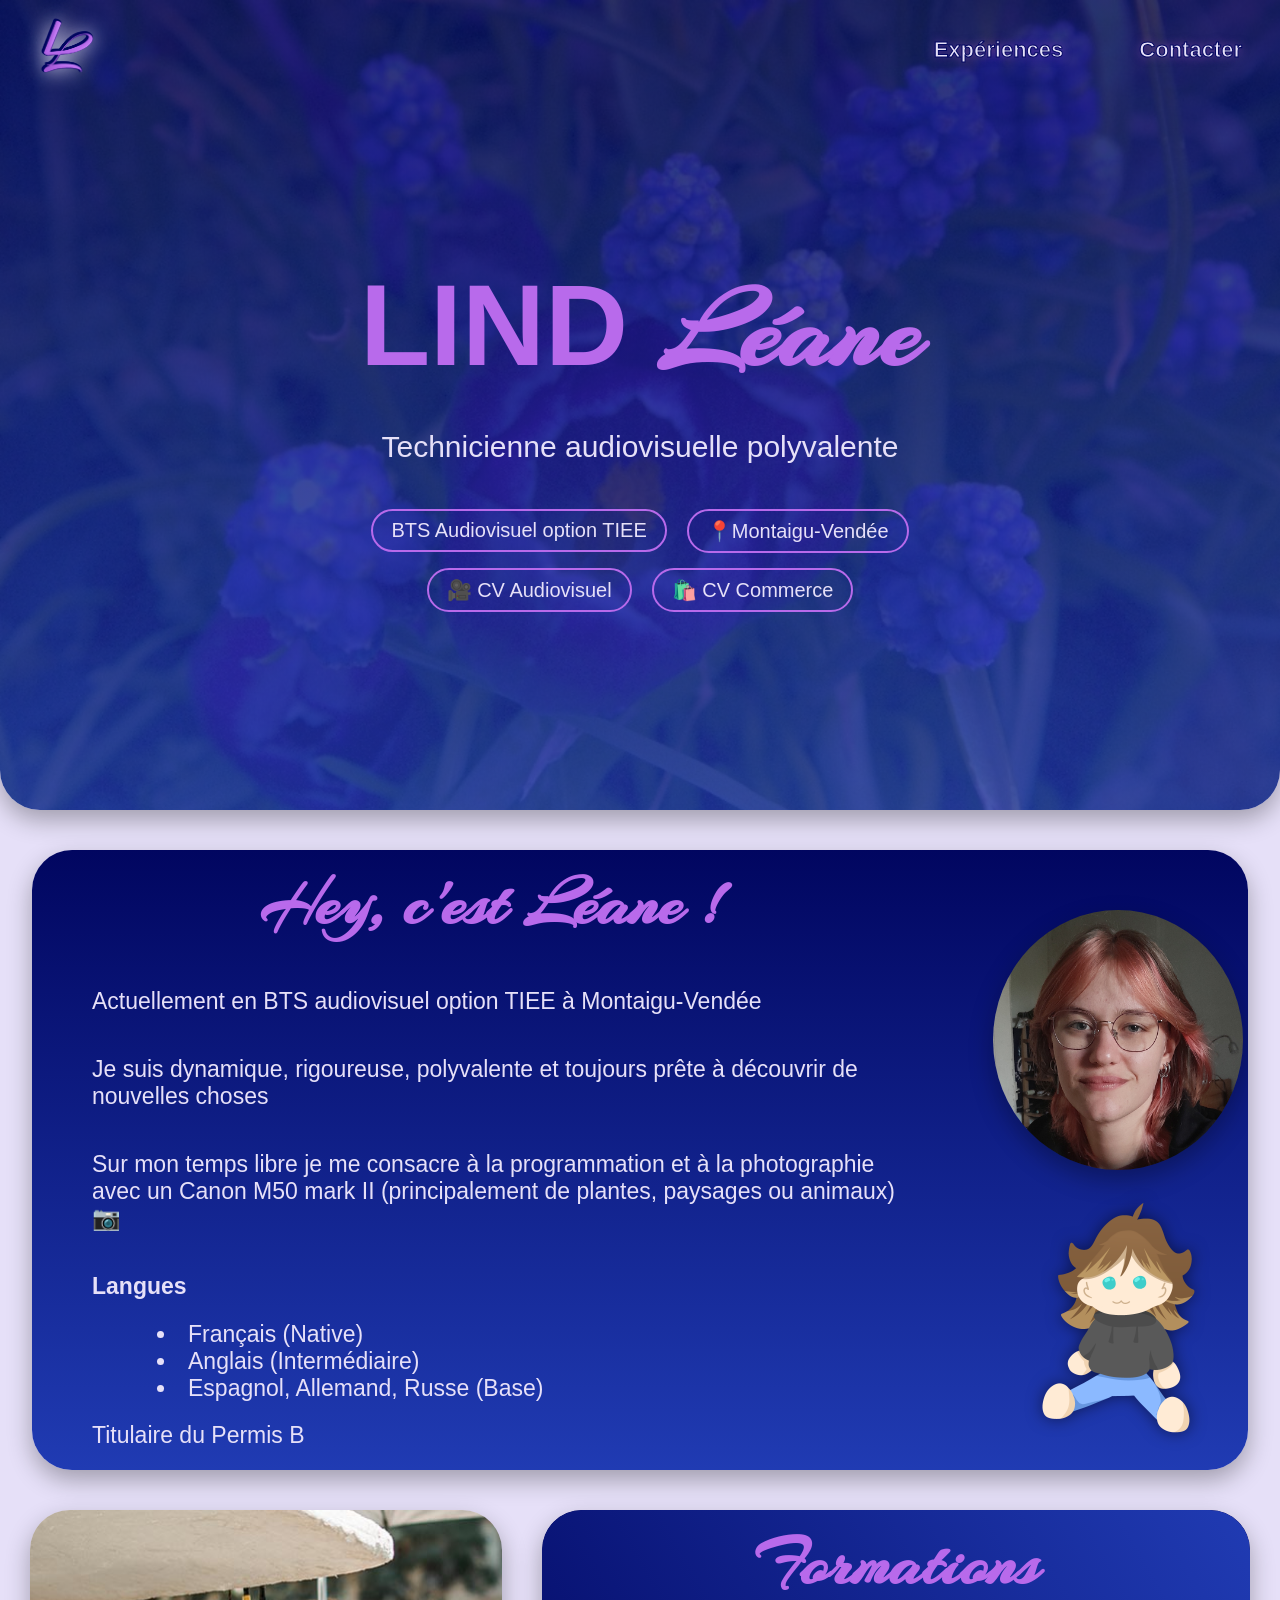
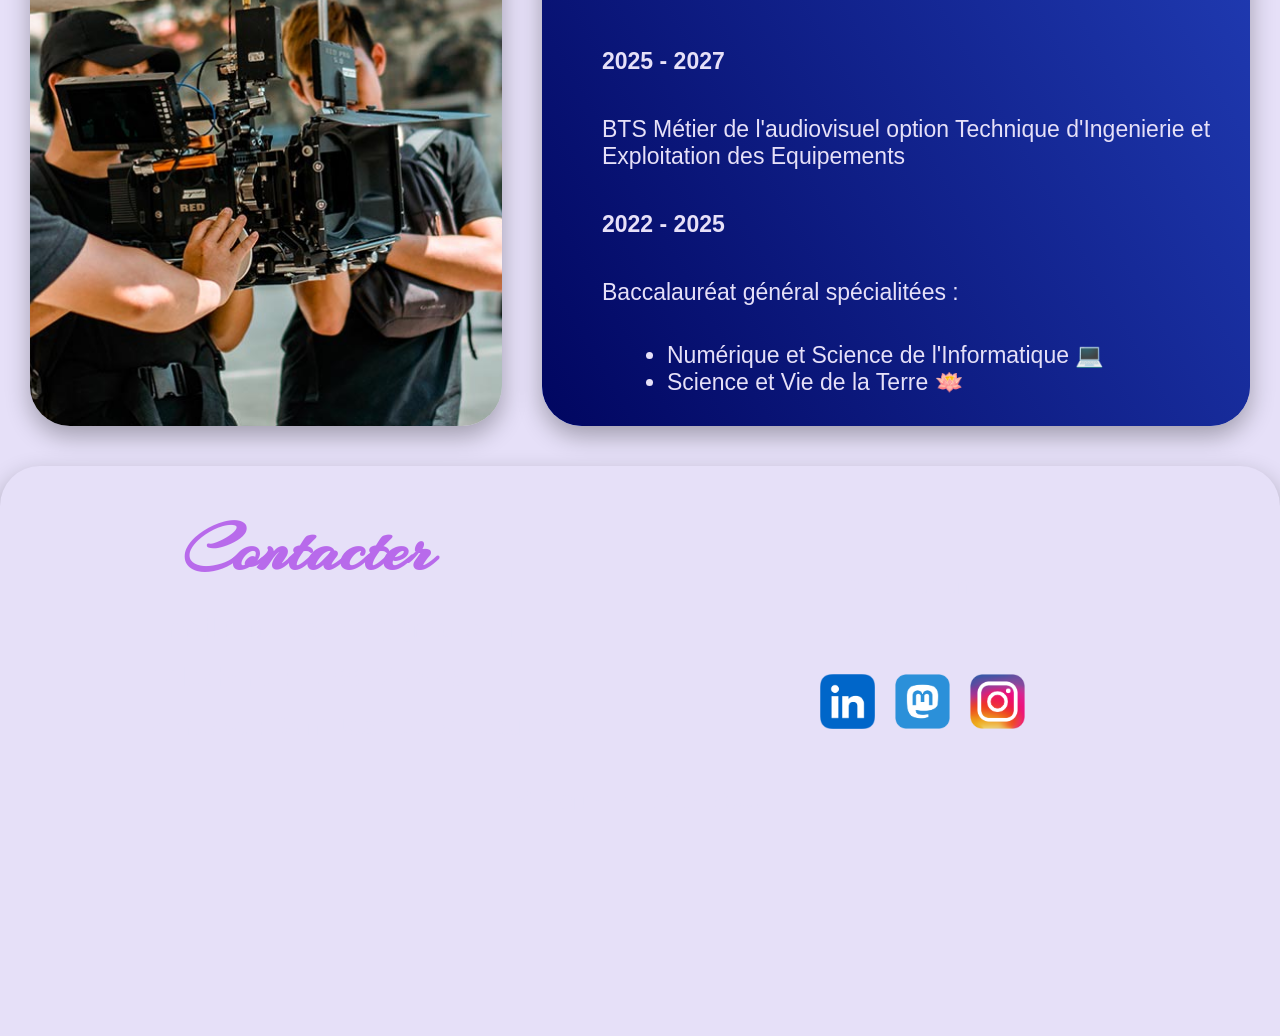
==== commit 99ccdfb0: "Main page" ====
--- a/index.html
+++ b/index.html
@@ -28,7 +28,7 @@
 
     <section class="hero">
         <h1><span class="lind">LIND</span> <span class="leane">Léane</span></h1>
-        <p class="stage">Recherche de stage en milieu professionnel</p>
+        <p class="stage">Technicienne audiovisuelle polyvalente</p>
 
         <div class="info-bulles">
             <a href="https://www.onisep.fr/ressources/univers-formation/formations/post-bac/bts-metiers-de-l-audiovisuel-option-techniques-d-ingenierie-et-exploitation-des-equipements#type-de-formation" class="bulle">
@@ -61,7 +61,7 @@
         <div class="texte">
             <h2>Hey, c'est Léane !</h2>
             <p>Actuellement en BTS audiovisuel option TIEE à Montaigu-Vendée</p>
-            <p>Je suis dynamique, curieuse, polyvalente et toujours prête à découvrir de nouvelles choses</p>
+            <p>Je suis dynamique, rigoureuse, polyvalente et toujours prête à découvrir de nouvelles choses</p>
             <p>Sur mon temps libre je me consacre à la programmation et à la photographie avec un Canon M50 mark II (principalement de plantes, paysages ou animaux) 📷</p>
             
             <p><b>Langues</b></p>
@@ -88,12 +88,12 @@
 
         <div class="forma">
             <div class="texte">
-                <h2>Formation</h2>
+                <h2>Formations</h2>
                 <p><b>2025 - 2027</b></p>
                 <p>BTS Métier de l'audiovisuel option Technique d'Ingenierie et Exploitation des Equipements </p>
                 
                 <p><b>2022 - 2025</b></p>
-                <p>Baccalauréat général option :</p>
+                <p>Baccalauréat général spécialitées :</p>
                 <ul>
                     <li>Numérique et Science de l'Informatique 💻</li>
                     <li>Science et Vie de la Terre 🪷</li>
--- a/style.css
+++ b/style.css
@@ -61,8 +61,6 @@
 
 .navbar {
     position: fixed;
-    top: 0;
-    left: 0;
 
     display: flex;
     flex-direction: row;
@@ -72,6 +70,7 @@
 
     color: var(--violet);
     z-index: 1000;
+    width: 100%;
 }
 
 .nav-left {
@@ -395,7 +394,7 @@
 
 
 /* PC Version ! */
-@media (min-width: 1024px) {
+@media (min-width: 800px) {
 
     h1 {
         font-size: 115px;
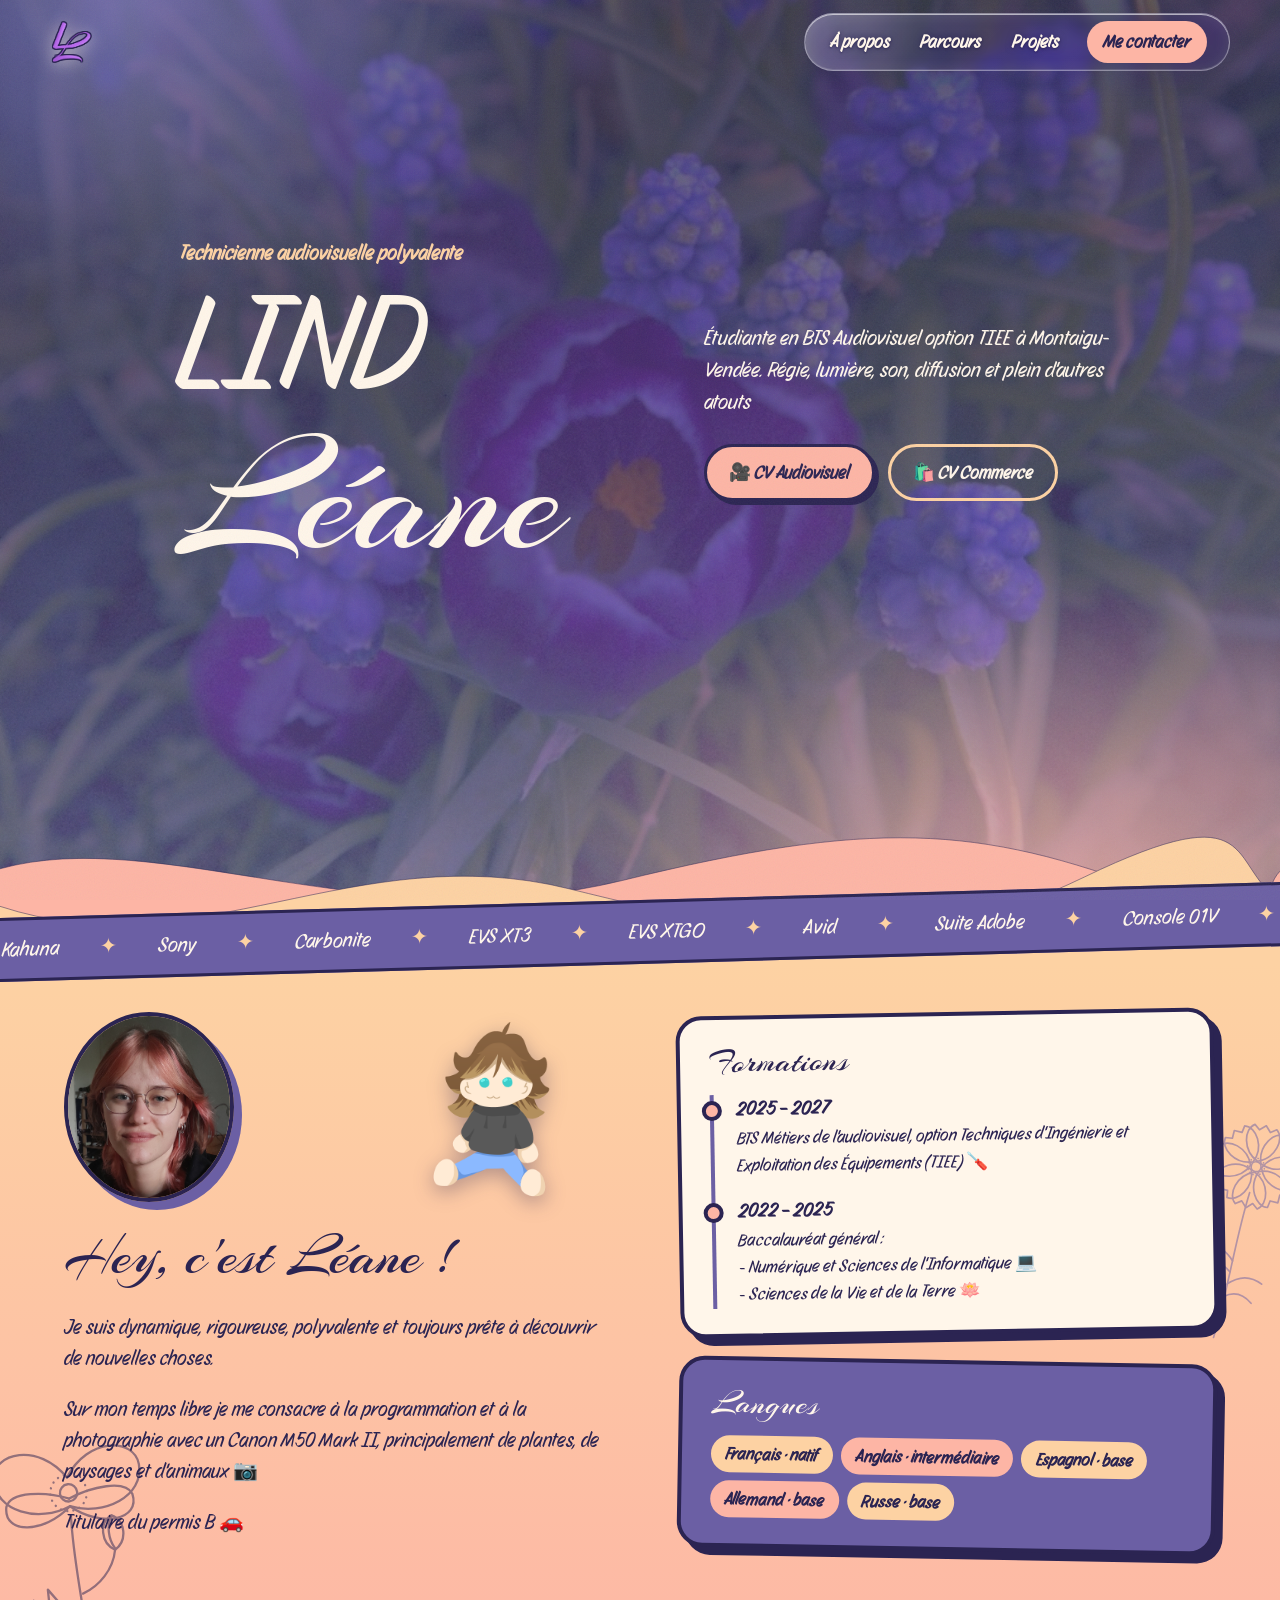
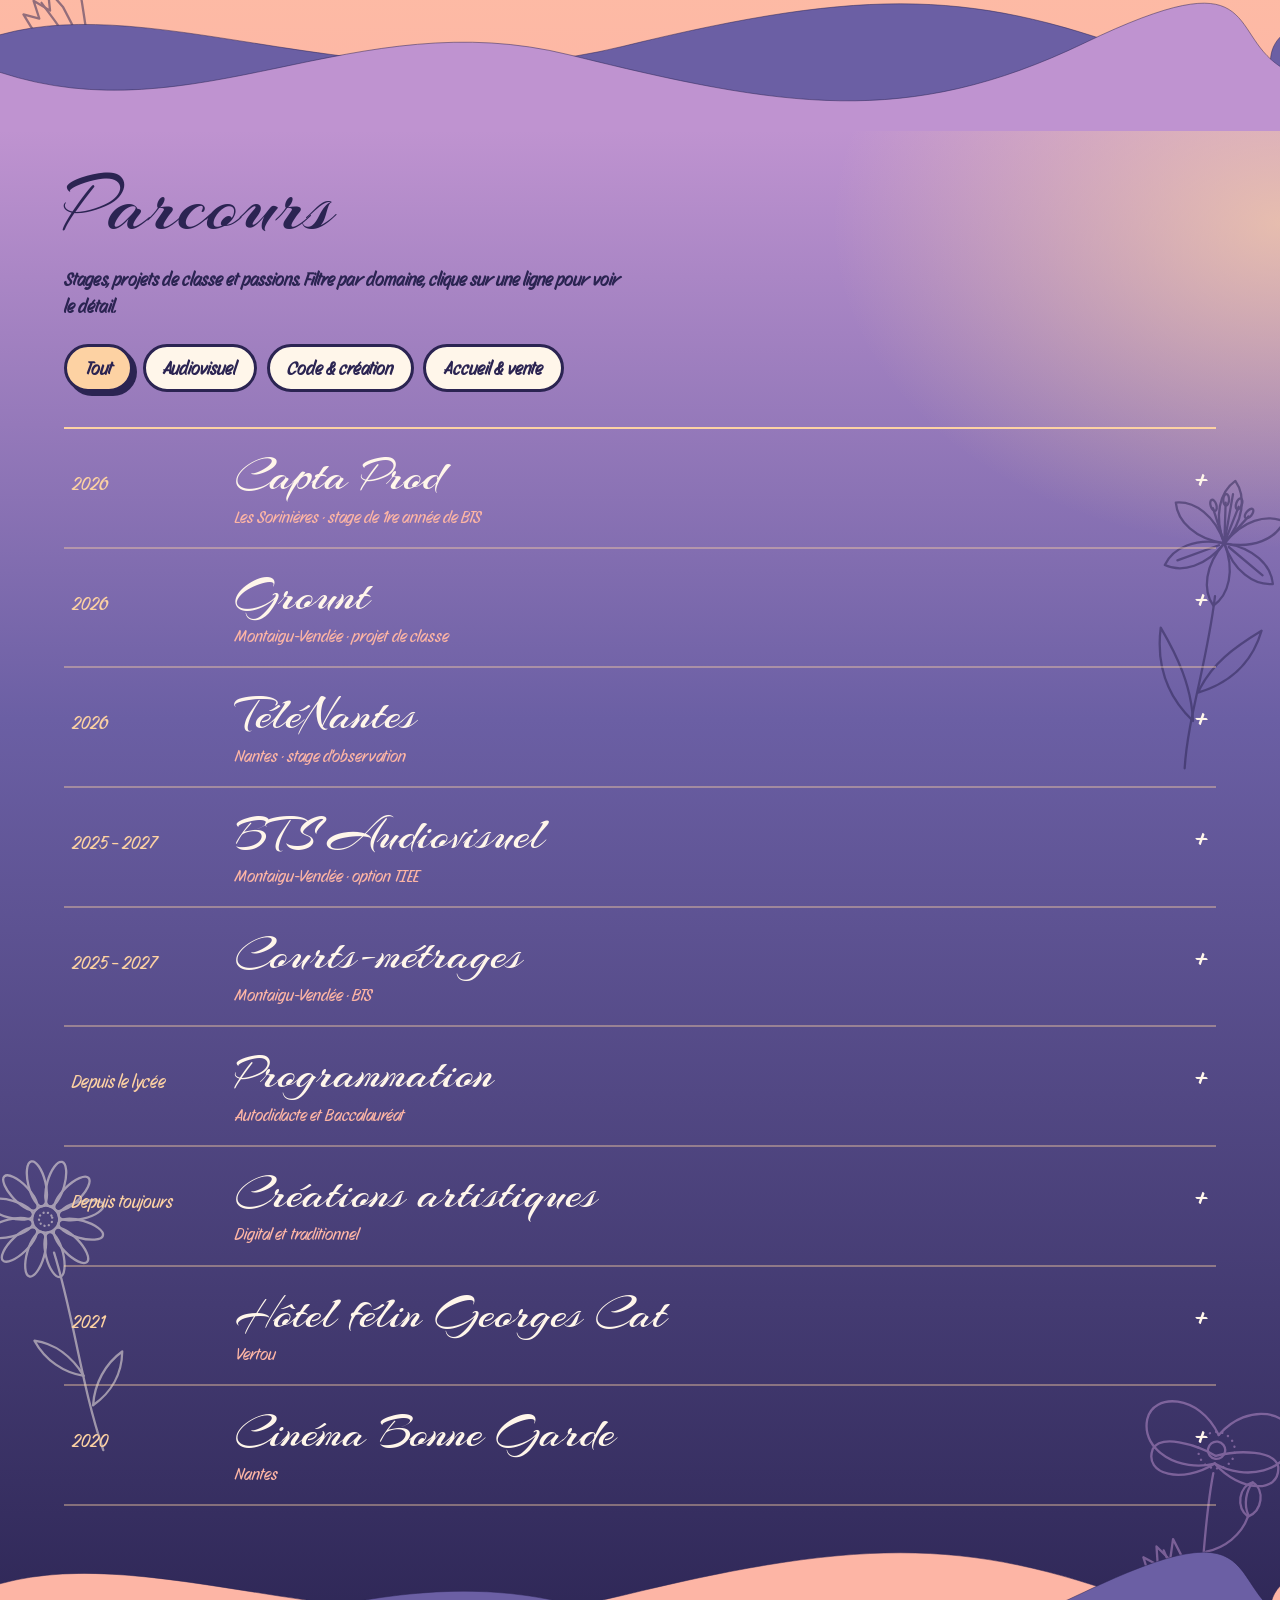
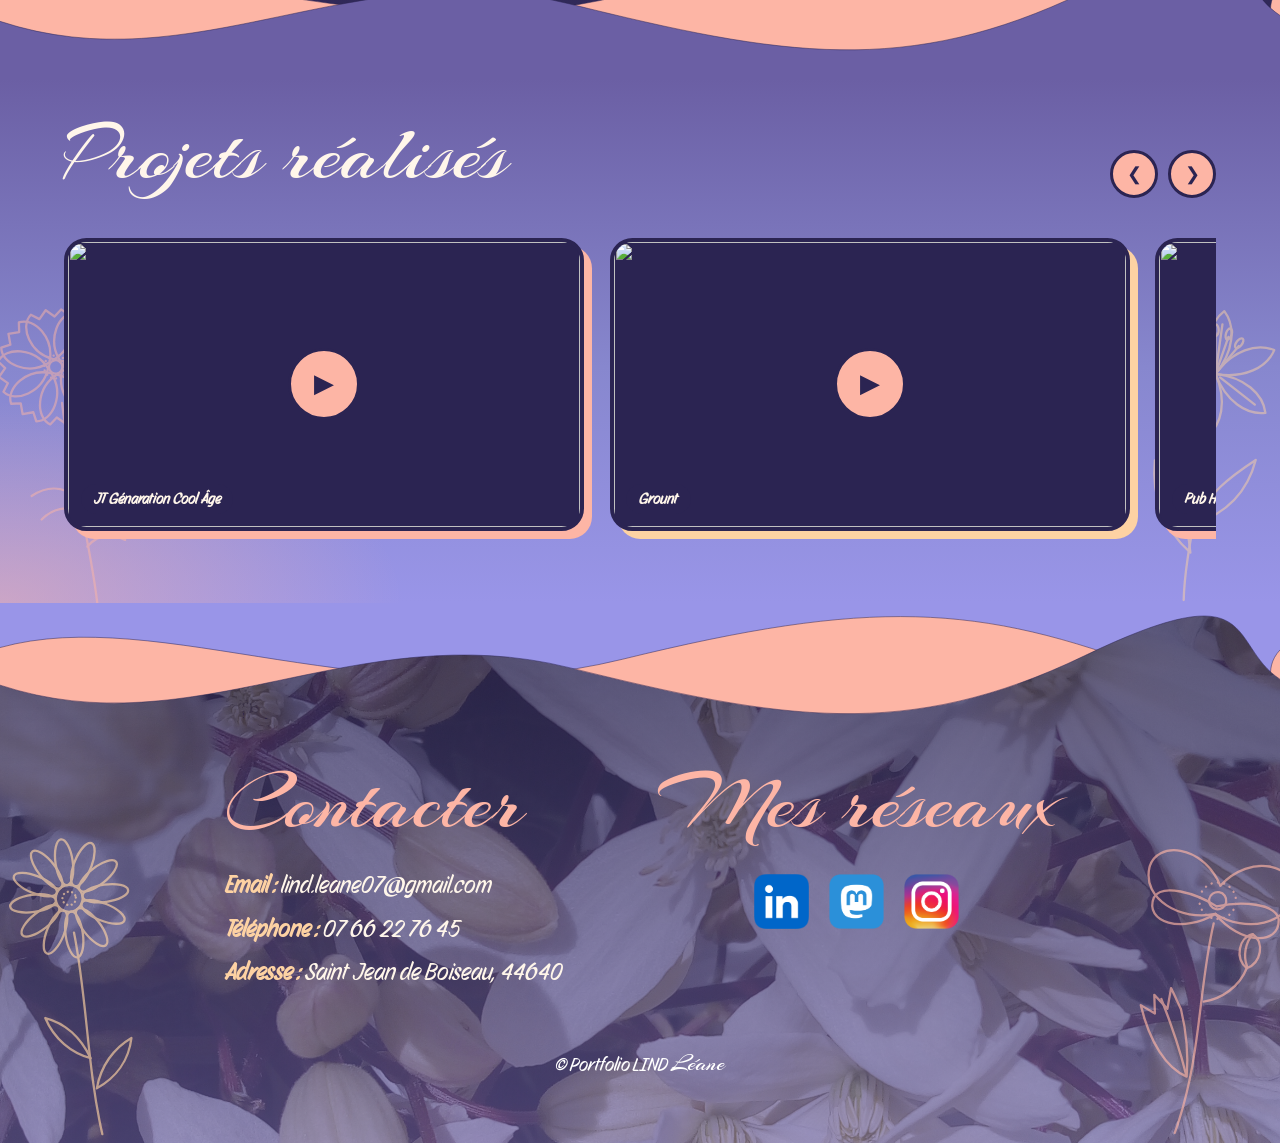
==== commit 8f285fdf: "Add my code base" ====
--- a/index.html
+++ b/index.html
@@ -1,146 +1,255 @@
 <!DOCTYPE html>
 <html lang="fr">
 <head>
-    <title>Portfolio - LIND Léane</title>
-    <meta charset="UTF-8">
-    <meta name="viewport" content="width=device-width, initial-scale=1.0">
-    <link rel="stylesheet" href="style.css"/>
-
-    <link href="https://fonts.googleapis.com/css2?family=Arizonia&display=swap" rel="stylesheet">
-
-    
+  
+  <meta charset="UTF-8">
+  <meta name="viewport" content="width=device-width, initial-scale=1.0">
+
+  <title>Portfolio - LIND Léane</title>
+  <meta name="description" content="Léane Lind, technicienne audiovisuelle polyvalente, BTS Audiovisuel option TIEE à Montaigu-Vendée.">
+
+  <link rel="icon" href="assets/logo/logo.png">
+  <link rel="preconnect" href="https://fonts.googleapis.com">
+  <link rel="preconnect" href="https://fonts.gstatic.com" crossorigin>
+  <link href="https://fonts.googleapis.com/css2?family=Arizonia&family=Story+Script&display=swap" rel="stylesheet">
+  <link rel="stylesheet" href="style.css">
+
 </head>
 <body>
 
-    <div class="navbar">
-        <div class="nav-left">
-            <a href="#">
-            <img src="./assets/logo/logo.png" alt="logo">
-            </a>
+<svg width="0" height="0" style="position:absolute" aria-hidden="true">
+  <!-- Dessin fleur -->
+  <symbol id="poppy" viewBox="0 0 200 320"><g style="fill:var(--fill,none);stroke:currentColor;stroke-width:2.4;stroke-linecap:round;stroke-linejoin:round">
+    
+    <path d="M100,90 C96,160 112,230 98,312"/>
+    <path d="M100,252 C78,247 56,224 40,187 L56,193 L52,174 L68,186 L68,164 L82,184 C92,207 98,230 100,252Z"/>
+    <path d="M99,250 C88,225 74,200 60,177"/>
+    <path d="M100,80 C66,94 22,78 24,44 C26,16 74,10 100,50"/>
+    <path d="M100,80 C134,94 178,78 176,44 C174,16 126,10 100,50"/>
+    <path d="M100,80 C70,106 28,102 34,74 C40,58 76,62 100,72"/>
+    <path d="M100,80 C130,106 172,102 166,74 C160,58 124,62 100,72"/>
+
+    <circle cx="100" cy="66" r="9"/><circle cx="100" cy="66" r="19" stroke-dasharray="0.1 6.5"/>
+
+    <path d="M104,172 C122,166 138,150 142,130"/>
+    <path d="M142,130 C128,122 128,100 142,94 C156,100 156,122 142,130Z"/><path d="M142,128 C136,118 136,104 142,94"/>
+
+  </g></symbol>
+
+  <symbol id="daisy" viewBox="0 0 200 320"><g style="fill:var(--fill,none);stroke:currentColor;stroke-width:2.4;stroke-linecap:round;stroke-linejoin:round">
+    
+    <path d="M100,100 C104,170 94,240 100,312"/>
+    <path d="M99,232 C80,224 64,207 58,184 C78,192 92,210 99,232Z"/>
+    <path d="M101,264 C122,256 138,240 144,217 C124,225 108,242 101,264Z"/>
+    <g transform="translate(100,64)"><ellipse cx="0" cy="-38" rx="9" ry="24" transform="rotate(0)"/><ellipse cx="0" cy="-38" rx="9" ry="24" transform="rotate(30)"/><ellipse cx="0" cy="-38" rx="9" ry="24" transform="rotate(60)"/><ellipse cx="0" cy="-38" rx="9" ry="24" transform="rotate(90)"/><ellipse cx="0" cy="-38" rx="9" ry="24" transform="rotate(120)"/><ellipse cx="0" cy="-38" rx="9" ry="24" transform="rotate(150)"/><ellipse cx="0" cy="-38" rx="9" ry="24" transform="rotate(180)"/><ellipse cx="0" cy="-38" rx="9" ry="24" transform="rotate(210)"/><ellipse cx="0" cy="-38" rx="9" ry="24" transform="rotate(240)"/><ellipse cx="0" cy="-38" rx="9" ry="24" transform="rotate(270)"/><ellipse cx="0" cy="-38" rx="9" ry="24" transform="rotate(300)"/><ellipse cx="0" cy="-38" rx="9" ry="24" transform="rotate(330)"/><circle r="14"/><circle r="7" stroke-dasharray="0.1 4.5"/></g>
+  
+  </g></symbol>
+
+  <symbol id="cosmos" viewBox="0 0 200 320"><g style="fill:var(--fill,none);stroke:currentColor;stroke-width:2.4;stroke-linecap:round;stroke-linejoin:round">
+    
+    <path d="M100,100 C96,170 104,240 100,312"/>
+    <path d="M100,200 C85,185 70,182 52,190 M100,216 C88,206 72,206 58,216 M100,234 C115,217 130,214 148,222 M100,252 C112,242 126,242 140,252"/>
+    <g transform="translate(100,62)"><path d="M0,-8 C-24,-18 -30,-48 -16,-58 L-8,-52 L0,-60 L8,-52 L16,-58 C30,-48 24,-18 0,-8Z" transform="rotate(0)"/><path d="M0,-8 C-24,-18 -30,-48 -16,-58 L-8,-52 L0,-60 L8,-52 L16,-58 C30,-48 24,-18 0,-8Z" transform="rotate(45)"/><path d="M0,-8 C-24,-18 -30,-48 -16,-58 L-8,-52 L0,-60 L8,-52 L16,-58 C30,-48 24,-18 0,-8Z" transform="rotate(90)"/><path d="M0,-8 C-24,-18 -30,-48 -16,-58 L-8,-52 L0,-60 L8,-52 L16,-58 C30,-48 24,-18 0,-8Z" transform="rotate(135)"/><path d="M0,-8 C-24,-18 -30,-48 -16,-58 L-8,-52 L0,-60 L8,-52 L16,-58 C30,-48 24,-18 0,-8Z" transform="rotate(180)"/><path d="M0,-8 C-24,-18 -30,-48 -16,-58 L-8,-52 L0,-60 L8,-52 L16,-58 C30,-48 24,-18 0,-8Z" transform="rotate(225)"/><path d="M0,-8 C-24,-18 -30,-48 -16,-58 L-8,-52 L0,-60 L8,-52 L16,-58 C30,-48 24,-18 0,-8Z" transform="rotate(270)"/><path d="M0,-8 C-24,-18 -30,-48 -16,-58 L-8,-52 L0,-60 L8,-52 L16,-58 C30,-48 24,-18 0,-8Z" transform="rotate(315)"/><circle r="7"/><circle r="12" stroke-dasharray="0.1 5"/></g>
+  </g></symbol>
+  
+  <symbol id="lily" viewBox="0 0 200 320"><g style="fill:var(--fill,none);stroke:currentColor;stroke-width:2.4;stroke-linecap:round;stroke-linejoin:round">
+    
+    <path d="M100,130 C104,200 94,260 100,312"/>
+    <path d="M100,262 C70,242 52,212 50,172 C72,198 92,226 100,262Z"/>
+    <path d="M100,232 C132,216 150,192 154,157 C130,178 108,200 100,232Z"/>
+
+    <g transform="translate(100,74)">
+      <path d="M0,0 C-16,-26 -14,-52 0,-66 C14,-52 16,-26 0,0Z" transform="rotate(60)"/>
+      <path d="M0,0 C-16,-26 -14,-52 0,-66 C14,-52 16,-26 0,0Z" transform="rotate(180)"/>
+      <path d="M0,0 C-16,-26 -14,-52 0,-66 C14,-52 16,-26 0,0Z" transform="rotate(300)"/>
+      <path d="M0,0 C-16,-26 -14,-52 0,-66 C14,-52 16,-26 0,0Z"/><path d="M0,-6 L0,-52"/>
+      <path d="M0,0 C-16,-26 -14,-52 0,-66 C14,-52 16,-26 0,0Z" transform="rotate(120)"/><path d="M0,-6 L0,-52" transform="rotate(120)"/>
+      <path d="M0,0 C-16,-26 -14,-52 0,-66 C14,-52 16,-26 0,0Z" transform="rotate(240)"/><path d="M0,-6 L0,-52" transform="rotate(240)"/>
+      <path d="M0,0 L-18,-34 M0,0 L-6,-42 M0,0 L8,-40 M0,0 L20,-32"/>
+      <ellipse cx="-18" cy="-37" rx="3" ry="6" transform="rotate(-28 -18 -37)"/><ellipse cx="-6" cy="-45" rx="3" ry="6" transform="rotate(-8 -6 -45)"/><ellipse cx="8" cy="-43" rx="3" ry="6" transform="rotate(10 8 -43)"/><ellipse cx="20" cy="-35" rx="3" ry="6" transform="rotate(30 20 -35)"/>
+    </g>
+
+  </g></symbol>
+
+
+  <!-- Dessin vague -->
+  <symbol id="wave-a" viewBox="0 0 1440 120" preserveAspectRatio="none">
+
+    <path d="M0,70 C220,125 400,10 640,55 S1020,118 1220,45 S1380,35 1440,65 V120 H0Z"/>
+  
+    <path d="M0,70 C220,125 400,10 640,55 S1020,118 1220,45 S1380,35 1440,65" fill="none" vector-effect="non-scaling-stroke" style="stroke:var(--ink);stroke-width:0.5;stroke-linejoin:round"/>
+  </symbol>
+
+  <symbol id="wave-b" viewBox="0 0 1440 120" preserveAspectRatio="none">
+    <path d="M0,38 C180,0 420,100 700,48 S1100,0 1300,58 S1400,72 1440,40 V120 H0Z"/>
+  
+    <path d="M0,38 C180,0 420,100 700,48 S1100,0 1300,58 S1400,72 1440,40" fill="none" vector-effect="non-scaling-stroke" style="stroke:var(--ink);stroke-width:0.5;stroke-linejoin:round"/>
+  </symbol>
+
+  <symbol id="wave-line" viewBox="0 0 1440 120" preserveAspectRatio="none">
+    <path d="M0,70 C220,125 400,10 640,55 S1020,118 1220,45 S1380,35 1440,65" fill="none" vector-effect="non-scaling-stroke" style="stroke:var(--ink);stroke-width:0.5;stroke-linejoin:round"/>
+  </symbol>
+</svg>
+
+<header class="nav">
+  <a class="nav__logo" href="#accueil" aria-label="Accueil"><img src="assets/logo/logo.png" alt="Logo Léane Lind"></a>
+  <nav>
+    <a href="#apropos">À propos</a>
+    <a href="#parcours">Parcours</a>
+    <a href="#projets">Projets</a>
+    <a href="#contact" class="nav__cta">Me contacter</a>
+  </nav>
+</header>
+
+<main>
+  <!-- HERO -->
+  <section class="hero" id="accueil">
+
+    <div class="hero__left">
+      <p class="hero__role">Technicienne audiovisuelle polyvalente</p>
+      <h1><span class="lind">LIND</span><br><span class="leane">Léane</span></h1>
+    </div>
+
+    <div class="hero__right">
+      <p class="hero__sub">Étudiante en BTS Audiovisuel option TIEE à Montaigu-Vendée. Régie, lumière, son, diffusion et plein d'autres atouts</p>
+      
+      <div class="hero__btns">
+        <a class="btn btn--peach" href="assets/cv/LIND_Leane_CV_audiovisuel.pdf">🎥 CV Audiovisuel</a>
+        <a class="btn btn--ghost" href="assets/cv/LIND_Leane_CV_commerce.pdf">🛍️ CV Commerce</a>
+      </div>
+
+    </div>
+  </section>
+
+  <!-- BANDEAU MATÉRIEL -->
+  <div class="ticker" aria-label="Matériel maîtrisé">
+    <ul>
+      <li>Kahuna</li><li>Sony</li><li>Carbonite</li><li>EVS XT3</li><li>EVS XTGO</li><li>Avid</li><li>Suite Adobe</li><li>Console 01V</li><li>Console CL3</li><li>Ingénieur vision</li>
+      <li aria-hidden="true">Kahuna</li><li aria-hidden="true">Sony</li><li aria-hidden="true">Carbonite</li><li aria-hidden="true">EVS XT3</li><li aria-hidden="true">EVS XTGO</li><li aria-hidden="true">Avid</li><li aria-hidden="true">Suite Adobe</li><li aria-hidden="true">Console 01V</li><li aria-hidden="true">Console CL3</li><li aria-hidden="true">Ingénieur vision</li>
+    </ul>
+  </div>
+
+  <!-- À PROPOS -->
+  <section class="about" id="apropos">
+    
+    <svg class="wave" aria-hidden="true"><use class="wb" href="#wave-b"/><use class="wa" href="#wave-a"/></svg>
+    <svg class="flower f-a1" aria-hidden="true"><use href="#poppy"/></svg>
+    <svg class="flower f-a2" aria-hidden="true"><use href="#cosmos"/></svg>
+
+    <div class="about__intro">
+      <div class="about__photos">
+        <img class="portrait" src="assets/photos/profil.jpg" alt="Portrait de Léane">
+        <img class="lele" src="assets/photos/lele.png" alt="Lele">
+      </div>
+
+      <h2>Hey, c'est Léane !</h2>
+      <p>Je suis dynamique, rigoureuse, polyvalente et toujours prête à découvrir de nouvelles choses.</p>
+      <p>Sur mon temps libre je me consacre à la programmation et à la photographie avec un Canon M50 Mark II, principalement de plantes, de paysages et d'animaux 📷</p>
+      <p>Titulaire du permis B 🚗</p>
+    </div>
+
+    <div class="about__side">
+
+      <div class="panel panel--warm">
+        <h3>Formations</h3>
+        <ol class="timeline">
+          <li><b>2025 – 2027</b><span>BTS Métiers de l'audiovisuel, option Techniques d'Ingénierie et Exploitation des Équipements (TIEE) 🪛</span></li>
+          <li><b>2022 – 2025</b><span>Baccalauréat général : <br>- Numérique et Sciences de l'Informatique 💻<br>- Sciences de la Vie et de la Terre 🪷</span></li>
+        </ol>
+      </div>
+
+      <div class="panel panel--deep">
+        <h3>Langues</h3>
+        <ul class="chips">
+          <li>Français · natif</li><li>Anglais · intermédiaire</li><li>Espagnol · base</li><li>Allemand · base</li><li>Russe · base</li>
+        </ul>
+      </div>
+
+    </div>
+  </section>
+
+  <!-- PARCOURS -->
+  <section class="path" id="parcours">
+
+    <svg class="wave" aria-hidden="true"><use class="wb" href="#wave-b"/><use class="wa" href="#wave-a"/></svg>
+    <svg class="flower f-p1" aria-hidden="true"><use href="#lily"/></svg>
+    <svg class="flower f-p2" aria-hidden="true"><use href="#daisy"/></svg>
+    <svg class="flower f-p3" aria-hidden="true"><use href="#poppy"/></svg>
+
+    <h2>Parcours</h2>
+    <p class="path__lead">Stages, projets de classe et passions. Filtre par domaine, clique sur une ligne pour voir le détail.</p>
+
+    <div class="filters" role="group" aria-label="Filtrer les expériences">
+
+      <button class="chip is-on" data-filter="all">Tout</button>
+      <button class="chip" data-filter="av">Audiovisuel</button>
+      <button class="chip" data-filter="code">Code & création</button>
+      <button class="chip" data-filter="service">Accueil & vente</button>
+
+    </div>
+    <div class="rundown" id="rundown"></div>
+  </section>
+
+  <!-- PROJETS -->
+  <section class="projects" id="projets">
+
+    <svg class="wave" aria-hidden="true"><use class="wb" href="#wave-b"/><use class="wa" href="#wave-a"/></svg>
+    <svg class="flower f-j1" aria-hidden="true"><use href="#cosmos"/></svg>
+    <svg class="flower f-j2" aria-hidden="true"><use href="#lily"/></svg>
+
+    <div class="projects__head">
+      <h2>Projets réalisés</h2>
+
+      <div class="arrows">
+        <button id="prev" aria-label="Vidéo précédente">❮</button>
+        <button id="next" aria-label="Vidéo suivante">❯</button>
+      </div>
+
+    </div>
+
+    <div class="reel" id="reel"></div>
+  </section>
+
+  <!-- CONTACT : la photo épouse la vague de devant -->
+  <div class="contact-wrap">
+
+    <svg class="wave-back" aria-hidden="true"><use class="wb" href="#wave-b"/></svg>
+
+    <section class="contact" id="contact">
+
+      <svg class="flower f-c1" aria-hidden="true"><use href="#daisy"/></svg>
+      <svg class="flower f-c2" aria-hidden="true"><use href="#poppy"/></svg>
+
+      <div class="end">
+
+        <div class="contact-container">
+          <h2>Contacter</h2>
+          <p><strong>Email :</strong> <a href="mailto:lind.leane07@gmail.com">lind.leane07@gmail.com</a></p>
+          <p><strong>Téléphone :</strong> <a href="tel:+33766227645">07 66 22 76 45</a></p>
+          <p><strong>Adresse :</strong> <a href="https://www.google.com/maps/place/Saint-Jean-de-Boiseau" target="_blank" rel="noopener">Saint Jean de Boiseau, 44640</a></p>
         </div>
-        <div class="nav-links">
-            <a href="experience/index.html">Expériences</a>
-            <a href="#contact">Contacter</a>
+
+        <div class="contact-right reseaux">
+          <h2>Mes réseaux</h2>
+          <ul class="social-links">
+            <li><a href="https://www.linkedin.com/in/léane-lind-266161347/" target="_blank" rel="noopener"><img src="assets/logo/linkedin.png" alt="LinkedIn"></a></li>
+            <li><a href="https://mastodon.social/@Seukai" target="_blank" rel="noopener"><img src="assets/logo/mastodon.png" alt="Mastodon"></a></li>
+            <li><a href="https://www.instagram.com/ledes.27/" target="_blank" rel="noopener"><img src="assets/logo/instagram.png" alt="Instagram"></a></li>
+          </ul>
         </div>
-    </div>
-
-
-
-    <section class="hero">
-        <h1><span class="lind">LIND</span> <span class="leane">Léane</span></h1>
-        <p class="stage">Technicienne audiovisuelle polyvalente</p>
-
-        <div class="info-bulles">
-            <a href="https://www.onisep.fr/ressources/univers-formation/formations/post-bac/bts-metiers-de-l-audiovisuel-option-techniques-d-ingenierie-et-exploitation-des-equipements#type-de-formation" class="bulle">
-                BTS Audiovisuel option TIEE
-            </a>
-
-            <a href="http://www.btsaudiovisuelmontaigu.fr/" class="bulle">
-                📍Montaigu-Vendée
-            </a>
-        </div>
-
-        <div class="cv-bulles">
-            <a href="./assets/cv/LIND_Leane_CV_audiovisuel.pdf" class="bulle cv-btn" download>
-                🎥 CV Audiovisuel
-            </a>
-
-            <a href="./assets/cv/LIND_Leane_CV_commerce.pdf" class="bulle cv-btn" download>
-                🛍️ CV Commerce
-            </a>
-        </div>
+        
+      </div>
+
+      <p class="copyright">© Portfolio <span class="lind">LIND</span> <span class="leane">Léane</span></p>
     </section>
 
-
-    
-
-    <section id="profil" class="profil">
-
-        <div class="profil-img"></div>
-
-        <div class="texte">
-            <h2>Hey, c'est Léane !</h2>
-            <p>Actuellement en BTS audiovisuel option TIEE à Montaigu-Vendée</p>
-            <p>Je suis dynamique, rigoureuse, polyvalente et toujours prête à découvrir de nouvelles choses</p>
-            <p>Sur mon temps libre je me consacre à la programmation et à la photographie avec un Canon M50 mark II (principalement de plantes, paysages ou animaux) 📷</p>
-            
-            <p><b>Langues</b></p>
-            <li>Français (Native)</li>
-            <li>Anglais (Intermédiaire)</li>
-            <li>Espagnol, Allemand, Russe (Base)</li>
-
-            <p>Titulaire du Permis B</p>
-        </div>
-
-        <div class="profil-right">
-            <div class="profil-img"></div>
-            <div class="lele-img"></div>
-        </div>
-    </section>
-
-
-
-
-
-    <section id="formation" class="split">
-
-        <div class="formation-img"></div>
-
-        <div class="forma">
-            <div class="texte">
-                <h2>Formations</h2>
-                <p><b>2025 - 2027</b></p>
-                <p>BTS Métier de l'audiovisuel option Technique d'Ingenierie et Exploitation des Equipements </p>
-                
-                <p><b>2022 - 2025</b></p>
-                <p>Baccalauréat général spécialitées :</p>
-                <ul>
-                    <li>Numérique et Science de l'Informatique 💻</li>
-                    <li>Science et Vie de la Terre 🪷</li>
-                </ul>
-            </div>
-        </div>
-    </section>
-
-
-
-
-    <section id="contact" class="fin">
-        <div class="end">
-            <div class="contact-container">
-                <h2>Contacter</h2>
-
-                <p><b>Email :</b> lind.leane07@gmail.com</p>
-                <p><b>Téléphone :</b> 07 66 22 76 45</p>
-                <p><b>Adresse :</b> <a href="https://www.google.com/maps/place/Saint-Jean-de-Boiseau">Saint Jean de Boiseau 44640</a></p>
-
-            </div>
-
-            <div class="contact-right">
-                <a href="experience/index.html">=> Expériences</a>
-                <p class="reseaux"><b>Mes réseaux :</b>
-                    <span class="social-links">
-                        <a href="https://www.linkedin.com/in/léane-lind-266161347/" target="_blank">
-                            <img src="./assets/logo/linkedin.png" alt="LinkedIn">
-                        </a>
-
-                        <a href="https://mastodon.social/@Seukai" target="_blank">
-                            <img src="./assets/logo/mastodon.png" alt="Mastodon">
-                        </a>
-
-                        <a href="https://www.instagram.com/ledes.27/" target="_blank">
-                            <img src="./assets/logo/instagram.png" alt="instagram">
-                        </a>
-                    </span>
-                </p>
-            </div>
-        </div>
-
-        <footer class="footer">
-            <p>&copy; Portfolio LIND <span class="leane">Léane</span></p>
-        </footer>
-        
-    </section>
+    <svg class="wave-line" aria-hidden="true"><use href="#wave-line"/></svg>
+
+  </div>
+
+</main>
+
+<script src="script.js"></script>
 
 </body>
 </html>
--- a/style.css
+++ b/style.css
@@ -1,604 +1,959 @@
-
+/* ===== Polices ===== */
+@font-face { font-family: "ArizoniaFile"; font-display: swap;
+  src: local("Arizonia"), local("Arizonia-Regular"),
+       url("assets/fonts/Arizonia-Regular.ttf") format("truetype"), url("assets/fonts/Arizonia.ttf") format("truetype");
+      }
+
+@font-face { font-family: "StoryScriptFile"; font-display: swap;
+  src: local("StoryScript-Regular"), local("Story Script"),
+       url("assets/fonts/StoryScript-Regular.ttf") format("truetype"), url("assets/fonts/StoryScript.ttf") format("truetype");
+      }
+
+
+
+
+/* ===== Palette de couleur ===== */
 :root {
-    --blanc: #E6E0F8;
-    --violet: #B86AEB;
-    --bleu: #203BB3;
-    --fonce: #010660;
+  --scampi:   #6B5FA4;
+  --sky:      #8787CE;
+  --portage:  #9995E8;
+  --statice:  #BF93D0;
+  --peach:    #FDB5A5;
+  --cloud:    #FDD2A3;
+  --ink:      #2B2452;   /* teinte sombre dérivée, pour les textes */
+  --paper:    #FFF6EA;   /* crème dérivé, pour les textes clairs  */
+
+  --font-display: "ArizoniaFile", "Arizonia", cursive;
+  --font-body: "StoryScriptFile", "Story Script", "Trebuchet MS", sans-serif;
+  --pad: clamp(1.25rem, 5vw, 5rem);
+  --wave-h: clamp(70px, 11vw, 170px);
+}
+
+
+*, *::before, *::after {
+  box-sizing: border-box;
+}
+
+html {
+  scroll-behavior: smooth;
+  scroll-padding-top: 4.5rem;
+  overflow-x: hidden;
+  overscroll-behavior-x: none;
 }
 
 body {
-    font-family: StoryScript-Regular, sans-serif;
-    text-align: center;
-    background: var(--blanc);
-    margin: 0;
-    scroll-behavior: smooth;
-}
-
-html {
-    scroll-behavior: smooth;
-    overflow-x: hidden;
-}
-
-h1 {
-    font-size: 68px;
-    margin: 1;
-    margin-top: 70px;
-    margin-bottom: 30px;
-}
-
+  margin: 0;
+  overflow-x: clip;
+  max-width: 100%;
+  font-family: var(--font-body);
+  font-size: 1.1rem;
+  line-height: 1.55;
+  color: var(--ink);
+  background: var(--ink);
+}
+body::after {
+  content: "";
+  position: fixed;
+  inset: 0;
+  z-index: 50;
+  pointer-events: none;
+  opacity: .07;
+  background-image: url("data:image/svg+xml,%3Csvg xmlns='http://www.w3.org/2000/svg' width='220' height='220'%3E%3Cfilter id='n'%3E%3CfeTurbulence type='fractalNoise' baseFrequency='.85' numOctaves='2' stitchTiles='stitch'/%3E%3C/filter%3E%3Crect width='100%25' height='100%25' filter='url(%23n)'/%3E%3C/svg%3E");
+}
+
+img {
+  max-width: 100%;
+  display: block;
+}
+a {
+  color: inherit;
+}
+
+h1, h2, h3 {
+  font-family: var(--font-display);
+  line-height: 1.05;
+  margin: 0;
+  font-weight: 400;
+  font-synthesis: none; }
 h2 {
-    font-size: 49px;
-    font-family: 'Arizonia', cursive;
-    color: var(--violet);
-    margin-top: 20px;
-    margin-bottom: 20px;
-}
-
-li {
-    font-size: 18px;
+  font-size: clamp(3rem, 8vw, 5.2rem);
+}
+h3 {
+  font-size: 2.1rem;
+  margin: 0 0 .9rem;
+}
+p { max-width: 62ch; }
+
+:focus-visible {
+  outline: 3px solid var(--peach);
+  outline-offset: 3px;
+}
+
+
+
+
+/* ===== Sections et vagues ===== */
+section {
+  position: relative;
+  overflow-x: clip;
+  padding: 2rem var(--pad) calc(var(--wave-h) + 2rem);
+}
+section > *:not(.flower) {
+  position: relative;
+  z-index: 1;
+}
+
+.wave {
+  position: absolute !important;
+  left: 0; top: 1px;
+  transform: translateY(-100%);
+  width: 100%;
+  height: var(--wave-h);
+  z-index: 2 !important;
+  display: block;
+}
+.wave, .wave-back, .wave-line {
+  overflow: visible;
+}
+.wa {
+  fill: var(--bg);
+}
+.wb {
+  fill: var(--accent);
+}
+
+
+
+/* ===== Fleurs dessinées ===== */
+.flower {
+  position: absolute;
+  z-index: 0;
+  pointer-events: none;
+  width: clamp(110px, 15vw, 220px);
+  aspect-ratio: 5 / 8;
+  height: auto;
+  color: var(--ink);
+  opacity: .5;
+}
+
+@media (max-width: 700px) {
+  .flower { opacity: .3;
+    width: 100px;
+  }
+}
+.f-a1 {
+  left: -18px;
+  bottom: -6px;
+  transform: rotate(-6deg);
+}
+.f-a2 {
+  right: -30px;
+  top: calc(var(--wave-h) + 1rem);
+  transform: rotate(14deg);
+  color: var(--scampi);
+  width: clamp(90px, 11vw, 160px);
+}
+.f-p1 {
+  right: -26px;
+  top: 22%;
+  transform: rotate(10deg);
+}
+.f-p2 {
+  left: -28px;
+  bottom: 14%;
+  transform: rotate(-14deg);
+  color: var(--paper);
+}
+.f-p3 {
+  right: -20px;
+  bottom: -14px;
+  transform: rotate(8deg);
+  color: var(--statice);
+}
+.f-j1 {
+  left: -24px;
+  bottom: -10px;
+  transform: rotate(-10deg);
+  color: var(--peach);
+}
+.f-j2 {
+  right: -20px;
+  bottom: -6px;
+  transform: rotate(8deg);
+  color: var(--cloud);
+}
+.f-c1 {
+  left: -14px;
+  bottom: 0;
+  transform: rotate(-8deg);
+  color: var(--cloud);
+  opacity: .65;
+}
+.f-c2 {
+  right: -18px;
+  bottom: 0;
+  transform: rotate(10deg);
+  color: var(--peach);
+  opacity: .65;
+}
+
+
+
+
+/* ===== Navigation ===== */
+.nav {
+  position: fixed;
+  top: .8rem;
+  left: 50%;
+  transform: translateX(-50%);
+  z-index: 60;
+  width: min(1180px, calc(100% - 2rem));
+  display: flex;
+  align-items: center;
+  justify-content: space-between;
+  color: var(--paper);
+}
+
+
+/* Logo */
+.nav__logo {
+  display: block;
+  line-height: 0;
+}
+.nav__logo img {
+  height: 2.6rem;
+  width: auto;
+  transition: transform .25s ease;
+  filter: drop-shadow(1px 0 0 var(--ink)) drop-shadow(-1px 0 0 var(--ink)) drop-shadow(0 1px 0 var(--ink)) drop-shadow(0 -1px 0 var(--ink))
+          drop-shadow(0 2px 8px rgba(255,246,234,.55));
+}
+.nav__logo:hover img {
+  transform: scale(1.1);
+}
+
+
+/* Liquide glace */
+.nav nav {
+  position: relative;
+  isolation: isolate;
+  display: flex;
+  align-items: center;
+  gap: 1.6rem;
+  padding: .45rem 1.4rem;
+  border-radius: 999px;
+  background:
+    linear-gradient(135deg, rgba(255,255,255,.22), rgba(255,255,255,.03) 40%, rgba(255,255,255,0) 100%),
+    rgba(43,36,82,.34);
+  -webkit-backdrop-filter: blur(7px) saturate(1.6); backdrop-filter: blur(7px) saturate(1.6);
+  border: 1px solid rgba(255,255,255,.4);
+  box-shadow: inset 0 1px 0 rgba(255,255,255,.6), inset 0 -1px 0 rgba(255,255,255,.12), inset 0 0 16px rgba(255,255,255,.1), 0 8px 24px rgba(43,36,82,.22);
+  text-shadow: 0 0 6px rgba(43,36,82,.7), 0 1px 2px rgba(43,36,82,.6);
+}
+
+@supports not ((backdrop-filter: blur(1px)) or (-webkit-backdrop-filter: blur(1px))) { .nav nav { background: rgba(43,36,82,.9); } }
+/* Reflet */
+.nav nav::before {
+  content: "";
+  position: absolute;
+  inset: 0;
+  border-radius: inherit;
+  z-index: -1;
+  pointer-events: none;
+  background: linear-gradient(100deg, transparent 30%, rgba(255,255,255,.18) 50%, transparent 70%) 100% 0 / 250% 100% no-repeat;
+  animation: sheen 9s ease-in-out infinite alternate;
+}
+
+@keyframes sheen { to { background-position: 0 0; } }
+.nav a {
+  text-decoration: none;
+  font-weight: 600;
+}
+.nav nav a:not(.nav__cta) {
+  position: relative;
+  padding: .3rem .15rem;
+  transition: color .3s;
+}
+.nav nav a:not(.nav__cta):hover {
+  color: var(--peach);
+}
+
+
+/* Animation navbar */
+.nav nav a:not(.nav__cta)::before, .nav nav a:not(.nav__cta)::after {
+  content: "";
+  position: absolute;
+  bottom: -2px;
+  width: 50%;
+  height: 2px;
+  border-radius: 2px;
+  background: var(--peach);
+  transform: scaleX(0);
+  transition: transform .4s cubic-bezier(.2,.8,.2,1);
+}
+.nav nav a:not(.nav__cta)::before {
+  left: 0;
+  transform-origin: left;
+}
+.nav nav a:not(.nav__cta)::after {
+  right: 0;
+  transform-origin: right;
+}
+.nav nav a:not(.nav__cta):hover::before {
+  transform: scaleX(1);
+  transform-origin: right;
+}
+.nav nav a:not(.nav__cta):hover::after {
+  transform: scaleX(1);
+  transform-origin: left;
+}
+.nav__cta {
+  background: var(--peach);
+  color: var(--ink);
+  padding: .45rem 1rem;
+  border-radius: 999px;
+  text-shadow: none;
+  transition: transform .2s;
+}
+.nav__cta:hover {
+  transform: translateY(-2px);
+}
+@media (max-width: 640px) { .nav nav a:not(.nav__cta) { display: none; } }
+
+
+
+
+
+/* ===== Boutons ===== */
+.btn {
+  display: inline-block;
+  text-decoration: none;
+  font-weight: 600;
+  padding: .75rem 1.4rem;
+  border-radius: 999px;
+  border: 3px solid var(--ink);
+  transition: transform .2s, background .2s;
+}
+.btn:hover {
+  transform: translateY(-3px) rotate(-1deg);
+}
+.btn--peach {
+  background: var(--peach);
+  color: var(--ink);
+  box-shadow: 4px 4px 0 var(--ink);
+}
+.btn--ghost {
+  background: transparent;
+  border-color: var(--cloud);
+  color: var(--paper);
+}
+.btn--ghost:hover {
+  background: var(--cloud);
+  color: var(--ink);
+}
+
+
+
+
+
+/* ===== Hero ===== */
+.hero {
+  min-height: 100vh;
+  display: grid;
+  grid-template-columns: auto minmax(0, 28rem);
+  justify-content: center;
+  gap: clamp(2rem, 7vw, 7rem);
+  align-items: center;
+  padding-top: 6rem;
+  padding-bottom: calc(var(--wave-h) + 2rem);
+  color: var(--paper);
+  background:
+    radial-gradient(70% 55% at 85% 100%, rgba(253,181,165,.75), transparent 70%),
+    radial-gradient(50% 50% at 10% 0, rgba(153,149,232,.55), transparent 70%),
+    linear-gradient(to top, rgba(107,95,164,.65), rgba(43,36,82,.75)),
+    url("./assets/photos/accueil.jpg") center / cover no-repeat,
+    var(--ink);
+}
+.hero h1 {
+  font-size: clamp(3.4rem, 11vw, 8.5rem);
+  line-height: 1;
+  margin: .3rem 0 0;
+}
+.lind {
+  font-family: var(--font-body);
+}
+.leane {
+  font-family: var(--font-display);
+  font-size: 1.25em;
+}
+.hero__role {
+  color: var(--cloud);
+  font-size: 1.25rem;
+  font-weight: 600;
+  margin: 0;
+}
+.hero__sub {
+  font-size: 1.3rem;
+  color: var(--paper);
+  margin: 0 0 1.6rem;
+}
+.hero__btns {
+  display: flex;
+  flex-wrap: wrap;
+  gap: .8rem;
+}
+.hero__right {
+  position: relative;
+  left: clamp(1rem, 4vw, 4.5rem);
+}
+.hero__left > *, .hero__right > * {
+  animation: pop .7s cubic-bezier(.2,.8,.2,1) backwards;
+}
+.hero__left > :nth-child(2) {
+  animation-delay: .1s;
+}
+.hero__right > :nth-child(1) {
+  animation-delay: .2s;
+}
+.hero__right > :nth-child(2) {
+  animation-delay: .3s;
+}
+@media (max-width: 860px) {
+  .hero {
+    grid-template-columns: 1fr;
+    gap: 1.5rem;
+  } .hero__right {
+    left: 0;
+  } 
+}
+@keyframes pop { from { opacity: 0; transform: translateY(28px); } }
+
+
+
+
+
+/* ===== Ruban matériel ===== */
+.ticker {
+  position: relative;
+  z-index: 5;
+  overflow: hidden;
+  background: var(--scampi);
+  color: var(--paper);
+  border-block: 3px solid var(--ink);
+  transform: rotate(-1.6deg);
+  margin: 0 -3%;
+}
+.ticker ul {
+  display: flex;
+  gap: 2.5rem;
+  width: max-content;
+  margin: 0;
+  padding: .8rem 0 .8rem 2.5rem;
+  list-style: none;
+  font-weight: 400;
+  font-size: 1.3rem;
+  animation: scroll 40s linear infinite;
+}
+.ticker li::after {
+  content: "✦";
+  margin-left: 2.5rem;
+  color: var(--cloud);
+}
+@keyframes scroll { to { transform: translateX(-50%); } }
+
+
+
+
+
+/* ===== À propos ===== */
+.about > * {
+  min-width: 0;
+}
+.about {
+  --bg: var(--cloud);
+  --accent: var(--peach);
+  background: linear-gradient(180deg, var(--cloud) 0%, var(--peach) 100%);
+  display: grid;
+  grid-template-columns: 1fr 1fr;
+  gap: clamp(2rem, 6vw, 5rem);
+  align-items: start;
+  padding-top: 3rem;
+}
+.about__intro h2 {
+  margin-bottom: 1.5rem;
+  white-space: nowrap;
+  font-size: clamp(2.2rem, 4.6vw, 4.4rem);
+}
+.about__intro p {
+  font-size: 1.25rem;
+}
+.portrait {
+  width: 170px;
+  height: 190px;
+  object-fit: cover;
+  border: 4px solid var(--ink);
+  border-radius: 50%;
+  box-shadow: 8px 8px 0 var(--scampi);
+  flex: none;
+}
+.about__photos {
+  display: flex;
+  align-items: flex-end;
+  gap: 1rem;
+  margin-bottom: 1.5rem;
+}
+.lele {
+  height: 190px;
+  width: auto;
+  max-width: 100%;
+  object-fit: contain;
+  filter: drop-shadow(0 6px 10px rgba(43,36,82,.35));
+}
+
+@media (min-width: 861px) {
+  .about__photos {
+    justify-content: space-between;
+    padding-right: 1rem;
+  }
+}
+@media (max-width: 860px) {
+  .portrait {
+    width: 130px;
+    height: 145px;
+  }
+  .lele {
+    height: 145px;
+    min-width: 0;
+  }
+}
+
+.about__side {
+  display: grid;
+  gap: 1.6rem;
+}
+.panel {
+  padding: 1.6rem 1.8rem;
+  border: 4px solid var(--ink);
+  border-radius: 1.6rem;
+  box-shadow: 8px 8px 0 var(--ink);
+}
+.panel--warm {
+  background: var(--paper);
+  transform: rotate(-1deg);
+}
+.panel--deep {
+  background: var(--scampi);
+  color: var(--paper);
+  transform: rotate(1deg);
+}
+.timeline {
+  list-style: none;
+  margin: 0;
+  padding: 0;
+  border-left: 4px solid var(--scampi);
+}
+.timeline li {
+  padding: 0 0 1.1rem 1.4rem;
+  position: relative;
+}
+.timeline li:last-child {
+  padding-bottom: 0;
+}
+.timeline li::before {
+  content: "";
+  position: absolute;
+  left: -12px;
+  top: .35rem;
+  width: 20px;
+  height: 20px;
+  border-radius: 50%;
+  background: var(--peach);
+  border: 4px solid var(--ink);
+}
+.timeline b {
+  display: block;
+  font-size: 1.2rem;
+}
+.chips {
+  display: flex;
+  flex-wrap: wrap;
+  gap: .5rem;
+  list-style: none;
+  padding: 0;
+  margin: 0;
+}
+.chips li {
+  background: var(--cloud);
+  color: var(--ink);
+  padding: .3rem .9rem;
+  border-radius: 999px;
+  font-weight: 600;
+}
+.chips li:nth-child(even) {
+  background: var(--peach);
+}
+
+@media (max-width: 860px) {
+  .about {
+    grid-template-columns: 1fr;
+  }
+  .about__intro h2 {
+    font-size: clamp(1.9rem, 8.4vw, 4.4rem);
+  }
+}
+
+
+
+
+/* ===== Parcours ===== */
+.path {
+  --bg: var(--statice);
+  --accent: var(--scampi);
+  color: var(--paper);
+  background: radial-gradient(50% 30% at 100% 6%, rgba(253,210,163,.7), transparent 70%), linear-gradient(180deg, var(--statice) 0%, var(--scampi) 38%, var(--ink) 100%);
+}
+.path h2, .path__lead {
+  color: var(--ink);
+}
+.path__lead {
+  margin: 1rem 0 1.5rem;
+  font-weight: 600;
+}
+.filters {
+  display: flex;
+  flex-wrap: wrap;
+  gap: .6rem;
+  margin-bottom: 2.2rem;
+}
+.chip {
+  font: inherit;
+  font-weight: 600;
+  cursor: pointer;
+  padding: .45rem 1.1rem;
+  border-radius: 999px;
+  background: var(--paper);
+  color: var(--ink);
+  border: 3px solid var(--ink);
+  transition: transform .2s;
+}
+.chip:hover {
+  transform: translateY(-2px);
+}
+.chip.is-on {
+  background: var(--cloud);
+  box-shadow: 4px 4px 0 var(--ink);
+}
+.rundown {
+  border-top: 2px solid var(--cloud);
+}
+.row {
+  border-bottom: 2px solid #fdd2a366;
+}
+.row summary {
+  display: grid;
+  grid-template-columns: 9rem 1fr auto;
+  gap: 1.2rem;
+  align-items: baseline;
+  padding: 1.3rem .5rem;
+  cursor: pointer;
+  list-style: none;
+  transition: background .2s, padding-left .2s;
+}
+.row summary::-webkit-details-marker {
+  display: none;
+}
+.row summary:hover {
+  background: #ffffff1c;
+  padding-left: 1.2rem;
+}
+.row__date {
+  font-size: 1.15rem;
+  color: var(--cloud); 
+}
+.row__title {
+  font-family: var(--font-display);
+  font-size: clamp(1.9rem, 4.5vw, 3rem);
+  line-height: 1.1;
+}
+.row__title small {
+  display: block;
+  font-family: var(--font-body);
+  font-weight: 400;
+  font-size: 1.05rem;
+  color: var(--peach);
+  margin-top: .3rem;
+}
+.row__plus {
+  font-size: 1.8rem;
+  transition: transform .25s;
+}
+.row.is-open .row__plus {
+  transform: rotate(45deg);
+  color: var(--peach);
+}
+.row.is-open summary {
+  background: var(--ink);
+  padding-left: 1.2rem;
+}
+.row__body {
+  background: var(--ink);
+  overflow: hidden;
+}
+.row__inner {
+  padding: .5rem 1.2rem 1.6rem calc(9rem + 2.4rem);
+}
+.row__body p {
+  margin: 0 0 .8rem;
+  color: var(--statice);
+}
+.row__body ul {
+  margin: 0;
+  padding-left: 1.2rem;
+}
+.row__body li {
+  margin-bottom: .35rem;
+}
+.row__body li::marker {
+  color: var(--peach);
+}
+
+@media (max-width: 700px) {
+  .row summary {
+    grid-template-columns: 1fr auto;
+  }
+  .row__date {
+    grid-column: 1 / -1;
+  }
+  .row__inner {
+    padding-left: 1.2rem;
+  }
+}
+
+
+
+
+/* ===== Projets ===== */
+.projects {
+  --bg: var(--scampi);
+  --accent: var(--peach);
+  color: var(--paper);
+  background: radial-gradient(45% 55% at 0 100%, rgba(253,181,165,.5), transparent 70%), linear-gradient(180deg, var(--scampi) 0%, var(--sky) 55%, var(--portage) 100%);
+}
+.projects__head {
+  display: flex;
+  justify-content: space-between;
+  align-items: end;
+  gap: 1rem;
+  margin-bottom: 2rem;
+}
+.arrows {
+  display: flex;
+  gap: .6rem;
+}
+.arrows button {
+  width: 3rem;
+  height: 3rem;
+  border-radius: 50%;
+  border: 3px solid var(--ink);
+  background: var(--peach);
+  color: var(--ink);
+  font-size: 1.1rem;
+  cursor: pointer;
+  transition: transform .2s;
+}
+.arrows button:hover {
+  transform: scale(1.12);
+}
+.reel {
+  display: flex;
+  gap: 1.6rem;
+  overflow-x: auto;
+  scroll-snap-type: x mandatory;
+  padding: .5rem 12px 1.5rem 0;
+  scrollbar-color: var(--peach) transparent;
+}
+.clip {
+  flex: 0 0 min(82%, 520px);
+  scroll-snap-align: start;
+  aspect-ratio: 16 / 9;
+  position: relative;
+  overflow: hidden;
+  border: 4px solid var(--ink);
+  border-radius: 1.4rem;
+  background: var(--ink);
+  cursor: pointer;
+  padding: 0;
+  font: inherit;
+  color: var(--paper);
+  box-shadow: 8px 8px 0 var(--peach);
+}
+.clip:nth-child(even) {
+  box-shadow: 8px 8px 0 var(--cloud);
+}
+.clip img {
+  width: 100%;
+  height: 100%;
+  object-fit: cover;
+  transition: transform .4s;
+}
+.clip:hover img {
+  transform: scale(1.06);
+}
+.clip__play {
+  position: absolute;
+  inset: 0;
+  margin: auto;
+  width: 4.5rem;
+  height: 4.5rem;
+  border-radius: 50%; 
+  background: var(--peach);
+  color: var(--ink);
+  display: grid;
+  place-items: center;
+  font-size: 1.6rem;
+  border: 3px solid var(--ink);
+}
+.clip__tag {
+  position: absolute;
+  left: .8rem;
+  bottom: .8rem;
+  background: var(--ink);
+  padding: .2rem .8rem;
+  border-radius: 999px;
+  font-weight: 600;
+  font-size: .95rem;
+}
+.projects {
+  padding-bottom: 3rem;
+}
+.clip iframe {
+  position: absolute;
+  inset: 0; width: 100%;
+  height: 100%;
+  border: 0;
+}
+
+
+
+
+/* ===== Contact ===== */
+.contact-wrap {
+  position: relative;
+  background: var(--portage);
+  --accent: var(--peach);
+}
+.wave-line {
+  position: absolute;
+  left: 0;
+  top: 0;
+  width: 100%;
+  height: var(--wave-h);
+  z-index: 3;
+  pointer-events: none;
+}
+.wave-back {
+  position: absolute;
+  left: 0;
+  top: 0;
+  width: 100%;
+  height: var(--wave-h);
+}
+.contact {
+  --wave-mask: url("data:image/svg+xml,%3Csvg xmlns='http://www.w3.org/2000/svg' viewBox='0 0 1440 120' preserveAspectRatio='none'%3E%3Cpath d='M0,70 C220,125 400,10 640,55 S1020,118 1220,45 S1380,35 1440,65 V120 H0Z'/%3E%3C/svg%3E");
+  position: relative;
+  z-index: 1;
+  color: var(--paper);
+  text-align: center;
+  min-height: 60vh;
+  background:
+    linear-gradient(to top, rgba(107,95,164,.65), rgba(43,36,82,.75)),
+    url("./assets/photos/contact.jpg") center / cover no-repeat,
+    var(--ink);
+  -webkit-mask: var(--wave-mask) top / 100% var(--wave-h) no-repeat, linear-gradient(#000, #000) 0 calc(var(--wave-h) - 1px) / 100% calc(100% - var(--wave-h) + 1px) no-repeat;
+          mask: var(--wave-mask) top / 100% var(--wave-h) no-repeat, linear-gradient(#000, #000) 0 calc(var(--wave-h) - 1px) / 100% calc(100% - var(--wave-h) + 1px) no-repeat;
+}
+.contact {
+  padding: calc(var(--wave-h) + 1rem) var(--pad) 2.5rem;
+  overflow: clip;
+}
+.end {
+  display: flex;
+  flex-direction: column;
+  align-items: center;
+  gap: 1.5rem;
+}
+.contact h2 {
+  color: var(--peach);
+  margin-bottom: 1.2rem;
+}
+.contact p {
+  margin: .4rem auto;
+  font-size: 1.25rem;
+}
+.contact strong {
+  color: var(--cloud);
+}
+.contact a {
+  text-decoration: none;
+}
+.contact p a:hover {
+  color: var(--peach);
+  text-decoration: underline;
+}
+.reseaux {
+  display: flex;
+  flex-direction: column;
+  align-items: center;
+}
+.social-links {
+  display: flex;
+  gap: 20px;
+  list-style: none;
+  padding: 0;
+  margin: .5rem 0 0;
+}
+.social-links img {
+ width: 55px;
+ height: 55px;
+ object-fit: contain;
+ transition: transform .25s, filter .25s;
+}
+.social-links img:hover {
+  transform: scale(1.15);
+  filter: drop-shadow(0 0 10px var(--peach));
+}
+
+@media (min-width: 800px) {
+  .end { flex-direction: row;
+    justify-content: center;
+    align-items: flex-start;
+    gap: 6rem;
+  }
+  .contact-container {
     text-align: left;
-    margin-left: 60px;
-}
-
-
-
-
-
-.section {
-    padding: 100px 20px;
-}
-
-.lind {
-    font-family: 'StoryScript-Regular', sans-serif;
-}
-
-.leane {
-    font-family: 'Arizonia', cursive;
-}
-
-
-
-
-.navbar {
-    position: fixed;
-
-    display: flex;
-    flex-direction: row;
-    flex-wrap: wrap;
-    height: auto;
-    justify-content: center;
-
-    color: var(--violet);
-    z-index: 1000;
-    width: 100%;
-}
-
-.nav-left {
-    width: 100%;
-    justify-content: center;
-}
-
-.nav-left img {
-    height: 55px;
-
-    filter:
-        drop-shadow(0.1px 0.1px 0 var(--fonce))
-        drop-shadow(-0.1px -0.1px 0 var(--fonce))
-        drop-shadow(0.1px -0.1px 0 var(--fonce))
-        drop-shadow(-0.1px 0.1px 0 var(--fonce))
-        drop-shadow(0 0 10px var(--blanc));
-
-    transition: transform 0.25s ease;
-}
-
-.nav-left img:hover {
-    transform: scale(1.12);
-}
-
-.nav-links {
-    width: 100%;
-    display: flex;
-    flex-wrap: wrap;
-    justify-content: center;
-}
-
-.nav-links a {
-    font-size: 18px;
-    margin: 0px 10px;
-    border-radius: 8px;
-
-    text-decoration: none;
-    color: var(--blanc);
-    -webkit-text-stroke-width: 1px;
-    -webkit-text-stroke-color: var(--fonce);
-    text-shadow: 0 0 10px rgba(193, 100, 231, 0.5);
-    font-weight: bold;
-
-    transition: all 0.3s ease;
-}
-
-.nav-links a:hover {
-    background: rgba(255, 255, 255, 0.2);
-    transform: translateY(-2px);
-}
-
-
-
-
-
-
-.hero {
-    height: 80vh;
-    display: flex;
-    flex-direction: column;
-
-    justify-content: center;
-    align-items: center;
-    text-align: center;
-
-    background:
-        linear-gradient(to top, rgba(32, 59, 179, 0.8), rgba(1, 6, 96, 0.8)),
-        url("./assets/photos/accueil.jpg");
-
-    background-size: cover;
-    background-position: center;
-    background-attachment: fixed;
-    color: var(--violet);
-    box-shadow: 0 10px 25px rgba(0, 0, 0, 0.30);
-
-    border-radius: 0 0 40px 40px;
-}
-
-.hero p {
-    font-size: 20px;
-    margin-top: 0px;
-    color: var(--blanc);
-}
-
-
-
-
-
-
-
-.info-bulles {
-    display: flex;
-    gap: 20px;
-    margin-top: 15px;
-    flex-direction: column;
-    align-items: center;
-}
-
-.bulle {
-    padding: 8px 18px;
-    border: 2px solid var(--violet);
-    border-radius: 25px;
-    font-size: 18px;
-    color: var(--blanc);
-    text-decoration: none;
-
-    transition: transform 0.25s ease, background 0.25s ease;
-}
-
-.bulle:hover {
-    transform: scale(1.08);
-    background: rgba(255, 255, 255, 0.15);
-}
-
-.cv-bulles {
-    display:flex;
-    gap:20px;
-    margin-top:15px;
-    border-radius: 25px;
-}
-
-.cv-bulles a{
-    font-size: 17px;
-}
-
-
-
-
-
-
-.profil-img {
-    background-image: url("./assets/photos/profil.jpg");
-    background-size: cover;
-    background-position: center;
-    border-radius: 70%;
-    box-shadow: 0 10px 25px rgba(0, 0, 0, 0.3);
-    
-    margin-top: 40px;
-    margin-bottom: 0px;
-}
-
-.profil > .profil-img {
-    order: 1;
-    width: 200px;
-    height: 220px;
-
-    justify-content: center;
-
-}
-
-.lele-img {
-    position: relative;
-    
-    width: 200px;
-    height: 200px;
-
-    background-image: url("./assets/photos/lele.png");
-    background-size: contain;
-    background-position: center;
-
-    filter: drop-shadow(0 0 8px rgba(0,0,0,0.5));
-
-    margin-bottom: 10px;
-
-}
-
-.profil-right {
-    order: 3;
-}
-
-.profil-right .profil-img {
-    display: none;
-}
-
-.profil-img,
-.profil-right {
-    margin-left: auto;
-    margin-right: auto;
-}
-
-.forma,
-.profil {
-    display: flex;
-    flex-direction: column;
-    position:relative;
-    
-    background-image: linear-gradient(to top, var(--bleu), var(--fonce));
-    box-shadow:0 10px 25px rgba(0,0,0,0.3);
-    color: var(--blanc);
-    width: 95%;
-
-    border-radius: 40px;
-    margin: 40px auto 40px auto;
-
-    overflow: hidden;
-    transition: transform 0.3s ease, box-shadow 0.3s ease;
-}
-
-.texte {
-    order: 2;
-}
-
-.texte p {
-    font-size: 18px;
-
-    color: var(--blanc);
-
-    text-align: left;
-    margin-top: 0px;
-    padding: 20px;
-    margin-bottom: 0px;
-}
-
-.texte ul {
-    margin-bottom: 30px;
-    margin-left: -40px;
-}
-
-.formation-img {
-    width: 95%;
-    height: 200px;
-
-    background-image: url("./assets/photos/formation.jpg");
-    background-size: cover;
-    background-position: center;
-    box-shadow:0 10px 25px rgba(0,0,0,0.3);
-
-    border-radius: 40px;
-    margin: 40px auto 20px auto;
-
-    transition: transform 0.3s ease, box-shadow 0.3s ease;
-}
-
-.profil:hover,
-.forma:hover,
-.formation-img:hover {
-    transform: scale(1.005);
-    box-shadow: 0 15px 35px rgba(0,0,0,0.4);
-}
-
-
-
-
-
-
-
-
-
-.end {
-    display: flex;
-    flex-direction: column;
-
-    justify-content: flex-start;
-    align-items: center;
-    text-align: center;
-
-}
-
-.fin {
-    padding-top: 30px;
-    min-height: 60vh;
-    
-    background:
-        linear-gradient(to top, rgba(32, 59, 179, 0.8), rgba(1, 6, 96, 0.8)),
-        url("./assets/photos/contact.jpg");
-
-    background-size: cover;
-    background-position: center;
-    background-attachment: fixed;
-    color: var(--blanc);
-    box-shadow: 0 10px 25px rgba(0, 0, 0, 0.3);
-
-    border-radius: 40px 40px 0 0;
-}
-
-.contact-container a {
-    text-decoration: none;
-    color: var(--blanc);
-}
-
-.contact-right a {
-    text-decoration: none;
-    color: var(--blanc);
-}
-.reseaux{
-    display:flex;
-    flex-direction: column;
-    align-items:center;
-    gap:15px;
-}
-
-.social-links{
-    display:flex;
-    gap:20px;
-    margin-top:10px;
-}
-
-.social-links img{
-    width:55px;
-    height:55px;
-    object-fit:contain;
-
-    transition:transform 0.25s ease, filter 0.25s ease;
-}
-
-.social-links img:hover{
-    transform:scale(1.15);
-    filter:drop-shadow(0 0 10px var(--blanc));
-}
-
-.footer {
-    font-size: 18px;
-}
-
-
-
-
-
-
-
-
-
-/* PC Version ! */
-@media (min-width: 800px) {
-
-    h1 {
-        font-size: 115px;
-        margin-top: 60px;
-        margin-bottom: 20px;
-    }
-
-    h2 {
-        font-size: 70px;
-        margin-top: 10px;
-        margin-bottom: 20px;
-    }
-
-    .navbar {
-        display: flex;
-        flex-direction: row;
-        justify-content: space-between;
-        align-items: center;
-        padding: 10px 40px;
-        height: 80px;
-        width: 100%;
-    }
-
-    .nav-left {
-        width: auto;
-        gap: 10px;
-        font-size: 30px;
-    }
-
-    
-    .nav-links {
-        width: auto;
-        display: flex;
-        justify-content: flex-end;
-        gap: 40px;
-        margin-right: 60px;
-    }
-
-    .nav-links a {
-        font-size: 22px;
-        padding: 6px 8px;
-    }
-
-    .hero {
-        height: 90vh;
-    }
-
-    .hero p {
-        font-size: 30px;
-        margin-top: 5px;
-    }
-
-    .info-bulles {
-        flex-direction: row;
-        justify-content: center;
-        flex-wrap: wrap;
-    }
-
-    .bulle {
-        font-size: 20px;
-    }
-
-    .cv-bulles {
-        justify-content: center;
-        flex-wrap: wrap;
-    }
-
-    .cv-bulles a {
-        font-size: 20px;
-    }
-
-
-
-
-
-
-    .profil {
-        flex-direction: row;
-        align-items: center;
-        justify-content: center;
-        gap: 40px;
-    }
-
-    .texte .profil{
-        width: 70%;
-        order: 1;
-    }
-
-    .texte p {
-        font-size: 23px;
-        margin-top: 0px;
-        margin-bottom: 1px;
-        margin-left: 40px;
-    }
-
-    .texte li {
-        font-size: 23px;
-        margin-left: 125px;
-    }
-
-    .profil-right {
-        width: 40%;
-        display: flex;
-        flex-direction: column;
-        align-items: center;
-        justify-content: center;
-        gap: 20px;
-        order: 2;
-    }
-
-    .profil > .profil-img {
-        display: none;
-    }
-
-    .profil-right .profil-img {
-        display: block;
-        width: 250px;
-        height: 260px;
-    }
-
-    .profil-right .lele-img {
-        width: 250px;
-        height: 250px;
-    }
-
-
-
-
-
-
-    .split {
-        display: flex;
-        align-items: stretch;
-        gap: 40px;
-        margin-bottom: 40px;
-        margin-right: 30px;
-    }
-
-    .forma {
-        width: 60%;
-        margin: 0;
-    }
-
-    .formation-img {
-        width: 40%;
-        margin: 0;
-        margin-left: 30px;
-
-        height: auto;
-    }
-        
-    .forma .texte {
-        position: relative;
-        background: linear-gradient(60deg, var(--fonce), var(--bleu));
-        box-shadow:0 10px 25px rgba(0,0,0,0.3);
-        color: var(--blanc);
-
-        border-radius: 40px;
-
-
-        overflow: hidden;
-    }
-
-
-
-
-
-
-
-
-    .end {
-        display: flex;
-        flex-direction: row;
-        justify-content: center;
-        align-items: flex-start;
-    }
-
-    .end p {
-        font-size: 25px;
-        color: var(--blanc);
-        text-align: left;
-        margin: 20px 0;
-    }
-
-    .end a {
-        font-size: 25px;
-        color: var(--blanc);
-    }
-
-    .contact-container {
-        width: 50%;
-    }
-
-    .contact-container p {
-        margin-left: 150px;
-    }
-
-    .contact-right {
-        width: 50%;
-        margin-top: 75px;
-        margin-right: 50px;
-    }
-
-    .footer {
-        font-size: 25px;
-    }
-}+  }
+  .contact p {
+    font-size: 1.5rem;
+  }
+}
+
+@media (max-width: 800px) {
+  .hero {
+    background-attachment: scroll;
+  }
+}
+
+.contact .copyright {
+  margin: 3rem auto 0;
+  font-size: 1.2rem;
+  color: #fff;
+}
+
+@media (prefers-reduced-motion: reduce) {
+  html {
+    scroll-behavior: auto;
+  }
+  *, *::before, *::after {
+    animation: none !important;
+    transition: none !important;
+  }
+}
